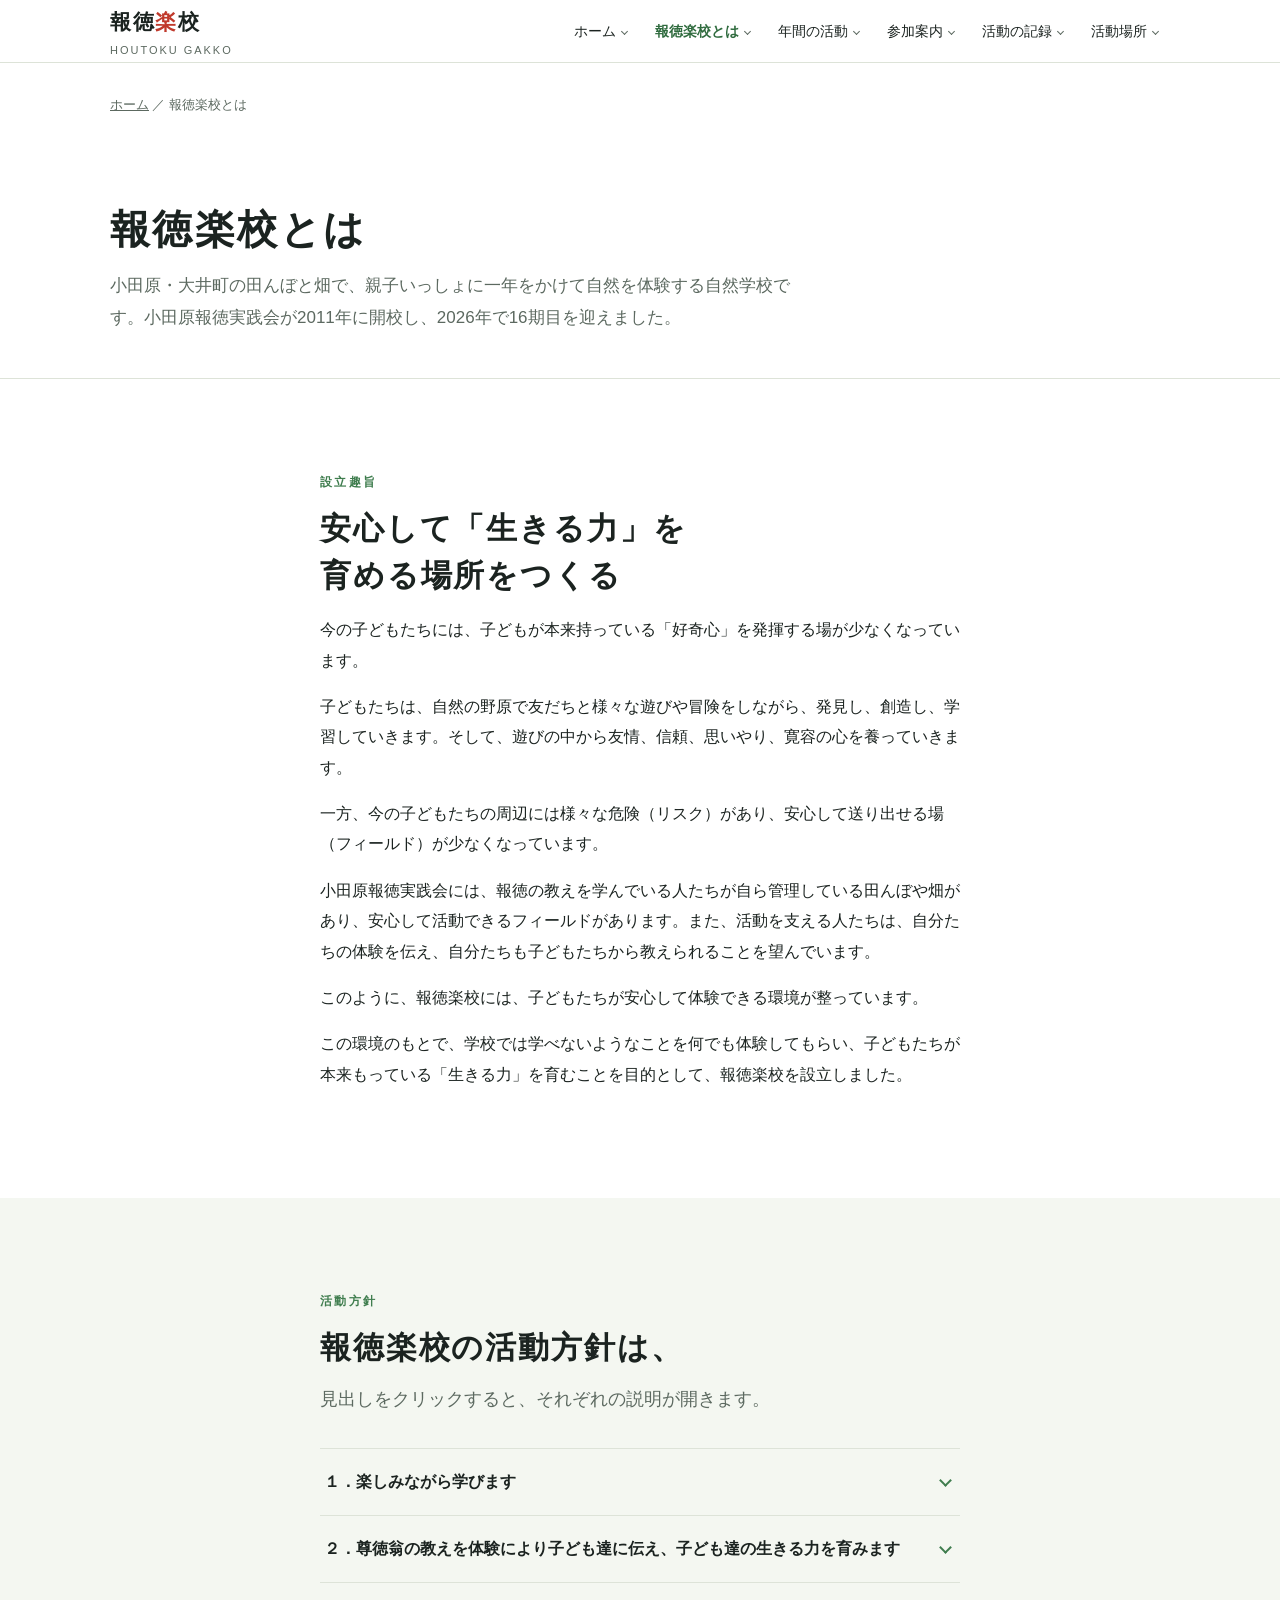
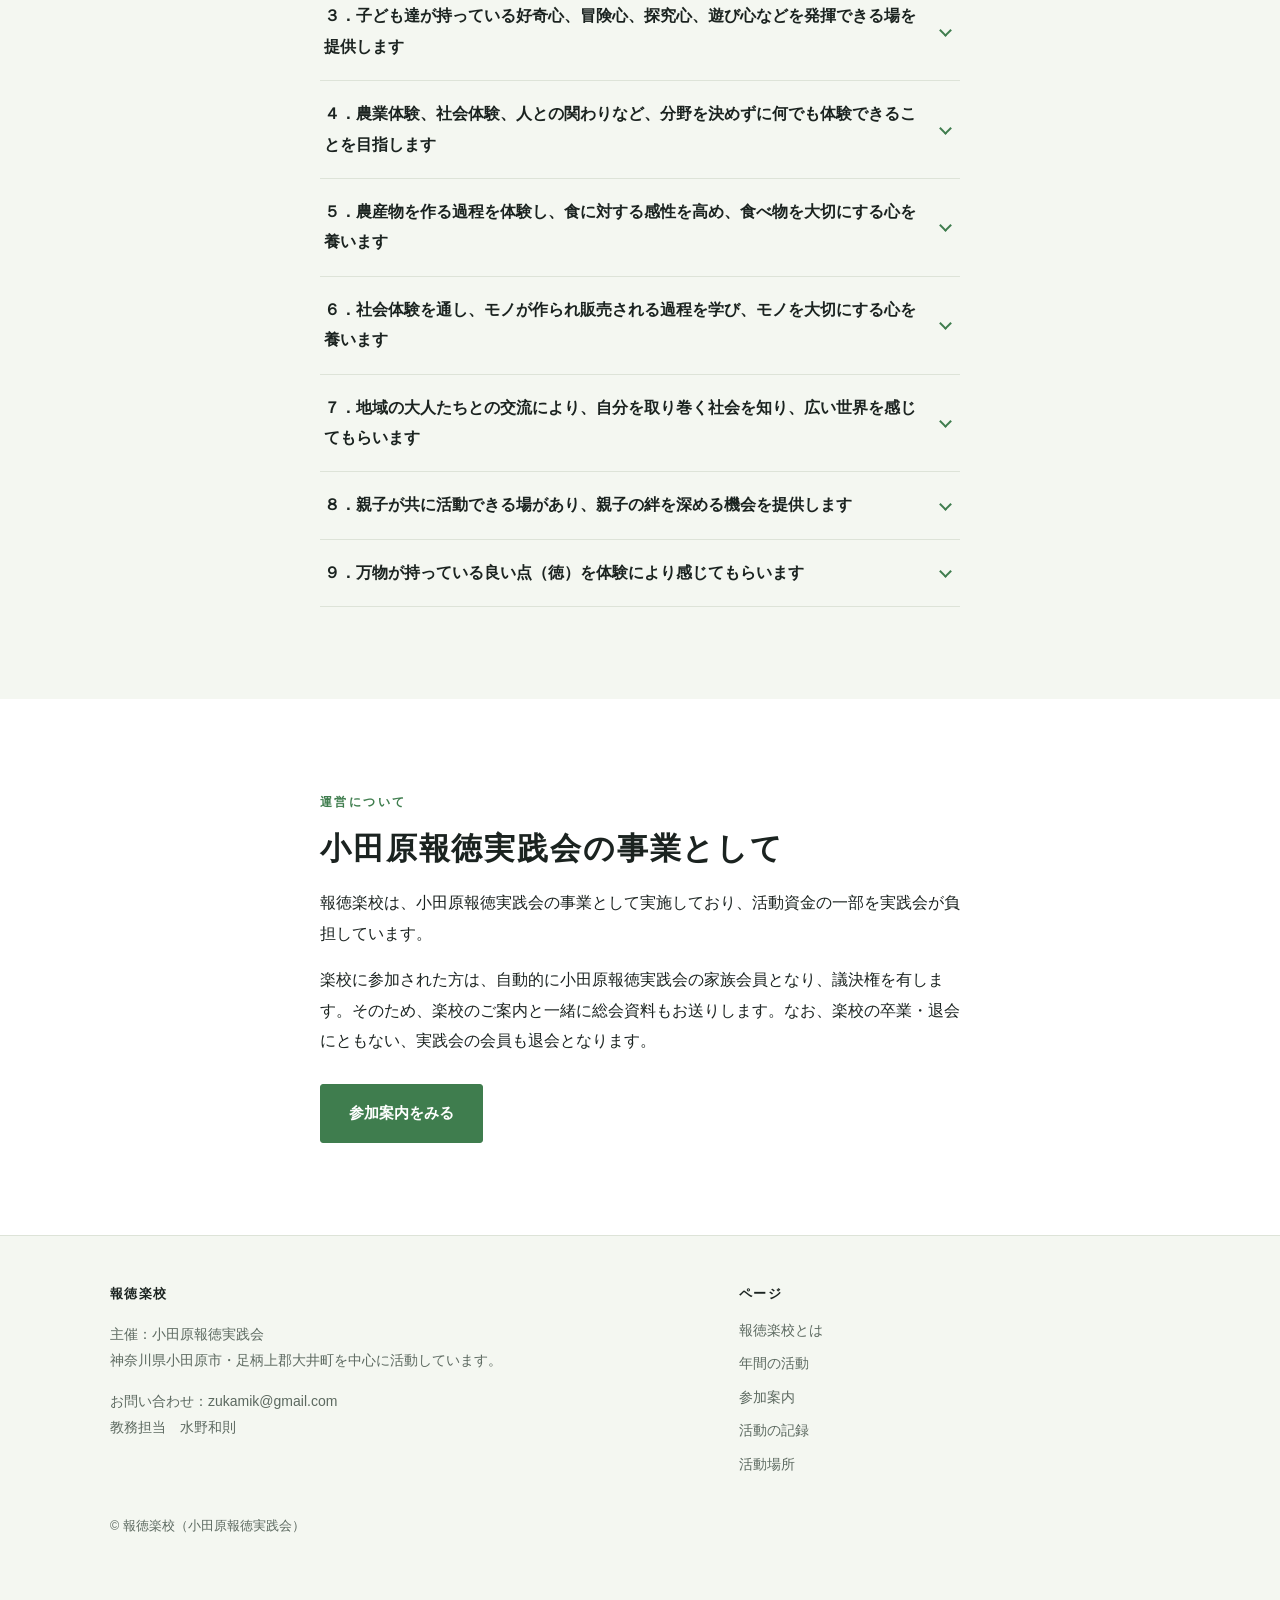
==== about.html @ 7adfbcbb "Add files via upload" ====
<!DOCTYPE html>
<html lang="ja">
<head>
<meta charset="UTF-8">
<meta name="viewport" content="width=device-width, initial-scale=1">
<title>報徳楽校とは｜報徳楽校</title>
<meta name="description" content="報徳楽校の設立趣旨と9つの活動方針。子どもたちが本来もっている「生きる力」を育むことを目的に、小田原報徳実践会が2011年に開校した自然学校です。">
<!-- ============================================================
     ★★★ 検索避け（けんさくよけ）★★★

     いまこのページは、Google などの検索結果に出ません。
     チェック中で、まだ他の人に見られたくないためです。

     ◆ 公開してよくなったら
       下の <meta name="robots" ...> の1行を削除してください。
       7ページすべてと、robots.txt の中身も直します。
       （やり方が分からなければ、Claude に「検索避けを外して」と伝えてください）
     ============================================================ -->
<meta name="robots" content="noindex, nofollow"><link rel="stylesheet" href="assets/css/style.css">
</head>
<body>

<header class="head">
  <div class="naka head-naka">
    <a class="logo" href="index.html">報徳<b class="raku">楽</b>校<span>HOUTOKU GAKKO</span></a>
    <input type="checkbox" id="navToggle" class="nav-toggle" aria-label="メニューを開閉する">
    <label class="nav-btn" for="navToggle"><span></span><span></span><span></span><span class="yomiage">メニュー</span></label>
    <nav class="nav" id="nav">
      <ul>
        <li class="mochi">
          <input type="checkbox" id="m-index" class="sub-toggle">
          <a href="index.html">ホーム</a>
          <label class="sub-btn" for="m-index"><span class="yomiage">ホーム の項目を開く</span></label>
          <ul class="kodomo">
            <li><a href="index.html#about">報徳楽校について</a></li>
            <li><a href="index.html#nagare">一年の流れ</a></li>
            <li><a href="index.html#jikai">次回の活動</a></li>
            <li><a href="index.html#oshirase">お知らせ</a></li>
          </ul>
        </li>
        <li class="mochi">
          <input type="checkbox" id="m-about" class="sub-toggle">
          <a href="about.html" aria-current="page">報徳楽校とは</a>
          <label class="sub-btn" for="m-about"><span class="yomiage">報徳楽校とは の項目を開く</span></label>
          <ul class="kodomo">
            <li><a href="about.html#shushi">設立趣旨</a></li>
            <li><a href="about.html#hoshin">活動方針</a></li>
            <li><a href="about.html#unei">運営について</a></li>
          </ul>
        </li>
        <li class="mochi">
          <input type="checkbox" id="m-activities" class="sub-toggle">
          <a href="activities.html">年間の活動</a>
          <label class="sub-btn" for="m-activities"><span class="yomiage">年間の活動 の項目を開く</span></label>
          <ul class="kodomo">
            <li><a href="activities.html#nittei">第16期の日程</a></li>
          </ul>
        </li>
        <li class="mochi">
          <input type="checkbox" id="m-join" class="sub-toggle">
          <a href="join.html">参加案内</a>
          <label class="sub-btn" for="m-join"><span class="yomiage">参加案内 の項目を開く</span></label>
          <ul class="kodomo">
            <li><a href="join.html#boshu">募集について</a></li>
            <li><a href="join.html#shikaku">参加資格</a></li>
            <li><a href="join.html#hiyo">参加費</a></li>
            <li><a href="join.html#moshikomi">申し込み</a></li>
            <li><a href="join.html#shitsumon">よくあるご質問</a></li>
          </ul>
        </li>
        <li class="mochi">
          <input type="checkbox" id="m-records" class="sub-toggle">
          <a href="records.html">活動の記録</a>
          <label class="sub-btn" for="m-records"><span class="yomiage">活動の記録 の項目を開く</span></label>
          <ul class="kodomo">
            <li><a href="records.html#ki16">第16期の活動</a></li>
            <li><a href="records.html#ayumi">これまでの歩み</a></li>
          </ul>
        </li>
        <li class="mochi">
          <input type="checkbox" id="m-places" class="sub-toggle">
          <a href="places.html">活動場所</a>
          <label class="sub-btn" for="m-places"><span class="yomiage">活動場所 の項目を開く</span></label>
          <ul class="kodomo">
            <li><a href="places.html#omona">主な活動場所</a></li>
            <li><a href="places.html#sonota">年によって使う場所</a></li>
          </ul>
        </li>
      </ul>
    </nav>
  </div>
</header>

<main>

  <div class="naka"><p class="pan"><a href="index.html">ホーム</a> ／ 報徳楽校とは</p></div>

  <div class="page-head">
    <div class="naka">
      <h1>報徳楽校とは</h1>
      <p>小田原・大井町の田んぼと畑で、親子いっしょに一年をかけて自然を体験する自然学校です。小田原報徳実践会が2011年に開校し、2026年で16期目を迎えました。</p>
    </div>
  </div>

  <section class="obi" id="shushi">
    <div class="naka hon">
      <p class="eyebrow">設立趣旨</p>
      <h2 class="midashi">安心して「生きる力」を<br>育める場所をつくる</h2>

      <p>今の子どもたちには、子どもが本来持っている「好奇心」を発揮する場が少なくなっています。</p>
      <p>子どもたちは、自然の野原で友だちと様々な遊びや冒険をしながら、発見し、創造し、学習していきます。そして、遊びの中から友情、信頼、思いやり、寛容の心を養っていきます。</p>
      <p>一方、今の子どもたちの周辺には様々な危険（リスク）があり、安心して送り出せる場（フィールド）が少なくなっています。</p>
      <p>小田原報徳実践会には、報徳の教えを学んでいる人たちが自ら管理している田んぼや畑があり、安心して活動できるフィールドがあります。また、活動を支える人たちは、自分たちの体験を伝え、自分たちも子どもたちから教えられることを望んでいます。</p>
      <p>このように、報徳楽校には、子どもたちが安心して体験できる環境が整っています。</p>
      <p>この環境のもとで、学校では学べないようなことを何でも体験してもらい、子どもたちが本来もっている「生きる力」を育むことを目的として、報徳楽校を設立しました。</p>
    </div>
  </section>

  <section class="obi tint" id="hoshin">
    <div class="naka hon">
      <p class="eyebrow">活動方針</p>
      <h2 class="midashi">報徳楽校の活動方針は、</h2>
      <p class="lead">見出しをクリックすると、それぞれの説明が開きます。</p>

      <details class="tatami">
        <summary>１．楽しみながら学びます</summary>
        <div class="naiyo"><p>楽しいから続けられます。<br>参加者もスタッフも楽しめる活動となるように企画します</p></div>
      </details>
      <details class="tatami">
        <summary>２．尊徳翁の教えを体験により子ども達に伝え、子ども達の生きる力を育みます</summary>
        <div class="naiyo"><p>活動は尊徳翁の一円融合の考え方がベースとなっています<br>全てのこと、全ての人はつながっているという考え方を体験により感じてもらうことを目指します</p></div>
      </details>
      <details class="tatami">
        <summary>３．子ども達が持っている好奇心、冒険心、探究心、遊び心などを発揮できる場を提供します</summary>
        <div class="naiyo"><p>思いっきり遊び、体験する場所を提供し、出来る限り自由に活動できるようにします</p></div>
      </details>
      <details class="tatami">
        <summary>４．農業体験、社会体験、人との関わりなど、分野を決めずに何でも体験できることを目指します</summary>
        <div class="naiyo"><p>参加の皆さんの希望を随時とりながら、活動プログラムをつくります</p></div>
      </details>
      <details class="tatami">
        <summary>５．農産物を作る過程を体験し、食に対する感性を高め、食べ物を大切にする心を養います</summary>
        <div class="naiyo"><p>自ら収穫し、自ら作って食べることで感じる事があるはずです<br>食べる事の大切さを体験により学びます</p></div>
      </details>
      <details class="tatami">
        <summary>６．社会体験を通し、モノが作られ販売される過程を学び、モノを大切にする心を養います</summary>
        <div class="naiyo"><p>小田原報徳実践会の会員の会社で提供頂き、社会の活動に触れます</p></div>
      </details>
      <details class="tatami">
        <summary>７．地域の大人たちとの交流により、自分を取り巻く社会を知り、広い世界を感じてもらいます</summary>
        <div class="naiyo"><p>活動スタッフには様々な年齢、経験を持った方々がいますので、活動で大いに触れ合って様々な感性を体得してもらいます</p></div>
      </details>
      <details class="tatami">
        <summary>８．親子が共に活動できる場があり、親子の絆を深める機会を提供します</summary>
        <div class="naiyo"><p>親子の参加経験が、家庭で多くの会話を生み、沢山話し合うことができたらすばらしいことです</p></div>
      </details>
      <details class="tatami">
        <summary>９．万物が持っている良い点（徳）を体験により感じてもらいます</summary>
        <div class="naiyo"><p>それらが互いに融合して世界が出来あがっていることを体で感じ、理解すること目指します。</p></div>
      </details>
    </div>
  </section>

  <section class="obi" id="unei">
    <div class="naka hon">
      <p class="eyebrow">運営について</p>
      <h2 class="midashi">小田原報徳実践会の事業として</h2>
      <p>報徳楽校は、小田原報徳実践会の事業として実施しており、活動資金の一部を実践会が負担しています。</p>
      <p>楽校に参加された方は、自動的に小田原報徳実践会の家族会員となり、議決権を有します。そのため、楽校のご案内と一緒に総会資料もお送りします。なお、楽校の卒業・退会にともない、実践会の会員も退会となります。</p>
      <div class="btn-ret">
        <a class="btn omo" href="join.html">参加案内をみる</a>
      </div>
    </div>
  </section>

</main>

<footer class="foot">
  <div class="naka foot-ret">
    <div>
      <h4>報徳楽校</h4>
      <p>主催：小田原報徳実践会<br>
      神奈川県小田原市・足柄上郡大井町を中心に活動しています。</p>
      <p>お問い合わせ：<a href="mailto:zukamik@gmail.com">zukamik@gmail.com</a><br>
      教務担当　水野和則</p>
    </div>
    <div>
      <h4>ページ</h4>
      <ul>
        <li><a href="about.html">報徳楽校とは</a></li>
        <li><a href="activities.html">年間の活動</a></li>
        <li><a href="join.html">参加案内</a></li>
        <li><a href="records.html">活動の記録</a></li>
        <li><a href="places.html">活動場所</a></li>
      </ul>
    </div>
  </div>
  <div class="naka">
    <p class="kome">&copy; 報徳楽校（小田原報徳実践会）</p>
  </div>
</footer>



<!-- ============================================================
     訪問者数の計測（GoatCounter）

     管理画面： https://houtoku-gakko.goatcounter.com
     画面には何も表示されません。1×1の小さな画像を読み込むことで
     「このページが開かれた」ことだけを記録しています。
     JavaScriptは使っていません。

     ◆ やめたいときは、下の <img ...> の1行を消してください。
     ============================================================ -->
<img src="https://houtoku-gakko.goatcounter.com/count?p=/about" alt="" width="1" height="1" style="position:absolute;left:-9999px" loading="eager">
</body>
</html>
---- assets/css/style.css ----
@charset "UTF-8";

/* ==========================================================
   報徳楽校 公式サイト  共通スタイル
   色・文字・余白の設定はすべてこのファイルにまとまっています
   ========================================================== */

:root {
  /* 色 */
  --nae:        #3f7d4e;  /* 苗の緑：主役の色 */
  --nae-dark:   #2f6b3e;
  --nae-tint:   #eef4ec;
  --minori:     #b8842f;  /* 実りの色：差し色 */
  --aka:        #c0392b;  /* 左上ロゴの「楽」の色 */
  --sumi:       #1b2320;  /* 文字 */
  --sumi-soft:  #5c6960;
  --ji:         #ffffff;  /* 地 */
  --ji-tint:    #f4f7f1;  /* 帯の背景 */
  --keisen:     #dde3d8;

  /* 文字 */
  --mincho: "Hiragino Mincho ProN", "Yu Mincho", "YuMincho", "Noto Serif JP", "MS PMincho", serif;
  --gothic: "Hiragino Kaku Gothic ProN", "Yu Gothic UI", "Yu Gothic", "Noto Sans JP", Meiryo, sans-serif;

  /* 幅 */
  --haba-hiro: 1100px;
  --haba-hon:  680px;
}

@media (prefers-color-scheme: dark) {
  :root {
    --nae: #7fbb8b; --nae-dark: #9ccfa6; --nae-tint: #1a231b;
    --minori: #d9ae5f; --aka: #ef8b7c;
    --sumi: #e8ede4; --sumi-soft: #a1ada2;
    --ji: #10140f; --ji-tint: #171c16; --keisen: #2b332a;
  }
}
:root[data-theme="dark"] {
  --nae: #7fbb8b; --nae-dark: #9ccfa6; --nae-tint: #1a231b;
  --minori: #d9ae5f; --aka: #ef8b7c;
  --sumi: #e8ede4; --sumi-soft: #a1ada2;
  --ji: #10140f; --ji-tint: #171c16; --keisen: #2b332a;
}
:root[data-theme="light"] {
  --nae: #3f7d4e; --nae-dark: #2f6b3e; --nae-tint: #eef4ec;
  --minori: #b8842f;
  --sumi: #1b2320; --sumi-soft: #5c6960;
  --ji: #ffffff; --ji-tint: #f4f7f1; --keisen: #dde3d8;
}

/* ---------- 土台 ---------- */

*, *::before, *::after { box-sizing: border-box; }

html { scroll-behavior: smooth; }
@media (prefers-reduced-motion: reduce) {
  html { scroll-behavior: auto; }
  * { animation: none !important; transition: none !important; }
}

body {
  margin: 0;
  background: var(--ji);
  color: var(--sumi);
  font-family: var(--gothic);
  font-size: 16px;
  line-height: 1.9;
  -webkit-text-size-adjust: 100%;
}

img { max-width: 100%; height: auto; display: block; }

a { color: var(--nae-dark); }
a:focus-visible, button:focus-visible {
  outline: 3px solid var(--minori);
  outline-offset: 2px;
}

.naka { width: 100%; max-width: var(--haba-hiro); margin-inline: auto; padding-inline: 20px; }
.hon  { max-width: var(--haba-hon); }

/* ---------- ヘッダー ---------- */

.head {
  position: sticky; top: 0; z-index: 50;
  background: color-mix(in srgb, var(--ji) 92%, transparent);
  backdrop-filter: blur(10px);
  border-bottom: 1px solid var(--keisen);
}
.head-naka {
  display: flex; align-items: center; justify-content: space-between;
  gap: 16px; min-height: 62px;
}
.logo {
  font-family: var(--mincho);
  font-size: 21px; font-weight: 600; letter-spacing: .08em;
  color: var(--sumi); text-decoration: none; white-space: nowrap;
}
.logo span { font-family: var(--gothic); font-size: 11px; letter-spacing: .18em;
  color: var(--sumi-soft); display: block; line-height: 1.4; font-weight: 500; }
/* ロゴの「楽」の一文字だけ赤くする */
.logo .raku { color: var(--aka); font-weight: inherit; }

/* メニュー開閉：JavaScriptを使わず、チェックボックスで開閉します */
.nav-toggle {
  position: absolute; opacity: 0; width: 1px; height: 1px; margin: 0;
  pointer-events: none;
}
.nav-btn {
  display: block; background: none; border: 1px solid var(--keisen);
  border-radius: 3px; padding: 9px 11px; cursor: pointer; color: var(--sumi);
}
.nav-btn span:not(.yomiage) { display: block; width: 20px; height: 2px; background: currentColor; }
.nav-btn span:not(.yomiage) + span:not(.yomiage) { margin-top: 5px; }
.nav-toggle:focus-visible + .nav-btn { outline: 3px solid var(--minori); outline-offset: 2px; }
.nav-toggle:checked ~ .nav { display: block; }

/* 画面には出さず、読み上げソフトにだけ伝える文字 */
.yomiage {
  position: absolute; width: 1px; height: 1px; padding: 0; margin: -1px;
  overflow: hidden; clip: rect(0 0 0 0); white-space: nowrap; border: 0;
}

.nav {
  display: none;
  position: absolute; left: 0; right: 0; top: 100%;
  background: var(--ji); border-bottom: 1px solid var(--keisen);
  padding: 8px 20px 20px;
  /* 項目が多いとき、メニューの中だけを指でスクロールできるようにする */
  max-height: calc(100vh - 62px);
  max-height: calc(100dvh - 62px);
  overflow-y: auto;
  -webkit-overflow-scrolling: touch;
  overscroll-behavior: contain;
}
.nav.open { display: block; }
.nav ul { list-style: none; margin: 0; padding: 0; }
.nav li + li { border-top: 1px solid var(--keisen); }
.nav a {
  display: block; padding: 13px 4px; text-decoration: none;
  color: var(--sumi); font-size: 15px;
}
.nav a[aria-current="page"] { color: var(--nae-dark); font-weight: 700; }

/* ---- スマホでのメニュー ----
   ページ名の右の「＋」を押すと、そのページの中の項目が開きます。
   ページ名そのものを押すと、そのページへ移動します。
   （パソコンでは「＋」は消え、カーソルを合わせると開きます）   */

.nav .mochi { display: flex; flex-wrap: wrap; align-items: center; }
.nav .mochi > a { flex: 1 1 auto; min-width: 0; }

.sub-toggle { position: absolute; opacity: 0; width: 1px; height: 1px; pointer-events: none; }

.sub-btn {
  flex: none; cursor: pointer; position: relative;
  width: 46px; height: 46px; border-radius: 3px;
  border: 1px solid var(--keisen);
}
.sub-btn::before, .sub-btn::after {
  content: ""; position: absolute; left: 50%; top: 50%;
  background: var(--nae-dark); transition: transform .2s, opacity .2s;
}
.sub-btn::before { width: 15px; height: 2px; margin: -1px 0 0 -7.5px; }
.sub-btn::after  { width: 2px; height: 15px; margin: -7.5px 0 0 -1px; }
.sub-toggle:checked ~ .sub-btn::after { transform: rotate(90deg); opacity: 0; }
.sub-toggle:focus-visible ~ .sub-btn { outline: 3px solid var(--minori); outline-offset: 2px; }

.nav .kodomo {
  display: none; flex-basis: 100%;
  margin: 0 0 12px; padding: 4px 0 4px 18px;
  border-left: 2px solid var(--nae-tint);
}
.nav .kodomo li { border-top: 0; }
.nav .kodomo a { padding: 11px 4px; font-size: 14px; color: var(--sumi-soft); }
.nav .kodomo a::before { content: "└ "; color: var(--nae); }
.sub-toggle:checked ~ .kodomo { display: block; }

@media (min-width: 900px) {
  .nav-btn, .nav-toggle, .sub-btn, .sub-toggle { display: none; }
  .nav .mochi { display: block; }
  .nav {
    display: block; position: static; padding: 0; border: 0; background: none;
    overflow: visible;
  }
  .nav > ul { display: flex; gap: 4px; }
  .nav li + li { border-top: 0; }
  .nav a { padding: 8px 12px; font-size: 14px; border-radius: 3px; }
  .nav > ul > li > a:hover { background: var(--nae-tint); }

  /* ---- パソコンでのメニュー：カーソルを合わせると下に開きます ---- */
  .nav .mochi { position: relative; }
  .nav .kodomo {
    display: block; position: absolute; top: 100%; left: 0;
    min-width: 220px; margin: 0; padding: 6px 0;
    background: var(--ji); border: 1px solid var(--keisen); border-radius: 3px;
    box-shadow: 0 8px 24px rgba(0,0,0,.1);
    opacity: 0; visibility: hidden; transform: translateY(-4px);
    transition: opacity .15s, transform .15s, visibility .15s;
  }
  .nav .mochi:hover > .kodomo,
  .nav .mochi:focus-within > .kodomo {
    opacity: 1; visibility: visible; transform: translateY(0);
  }
  .nav .kodomo a {
    display: block; padding: 9px 16px; border-radius: 0;
    color: var(--sumi); font-size: 13.5px; white-space: nowrap;
  }
  .nav .kodomo a::before { content: none; }
  .nav .kodomo a:hover { background: var(--nae-tint); color: var(--nae-dark); }

  /* 親項目に「開きます」の合図をつける */
  .nav .mochi > a::after {
    content: ""; display: inline-block; margin-left: 6px;
    width: 5px; height: 5px; vertical-align: 2px;
    border-right: 1.5px solid var(--sumi-soft);
    border-bottom: 1.5px solid var(--sumi-soft);
    transform: rotate(45deg);
  }
}

/* ---------- ヒーロー ---------- */

.hero { position: relative; background: #0d1410; }
.hero img {
  width: 100%; height: min(74vh, 620px); object-fit: cover;
  /* 山並みと空を残しつつ、稲を刈る子どもたちが入る位置で切り取ります */
  object-position: center 42%;
  opacity: .82;
}
.hero-moji {
  position: absolute; inset: 0;
  display: flex; flex-direction: column; justify-content: flex-end;
  color: #fff;
  /* 写真の下側だけを暗くして、文字が読めるようにする（上半分は明るいまま） */
  background: linear-gradient(to bottom, rgba(0,0,0,0) 42%, rgba(0,0,0,.30) 62%, rgba(0,0,0,.72) 100%);
}
.hero-moji .naka { padding-bottom: clamp(32px, 7vw, 76px); }
.hero h1 {
  font-family: var(--mincho);
  font-size: clamp(32px, 8vw, 60px); font-weight: 600;
  letter-spacing: .1em; margin: 0 0 14px; line-height: 1.3;
  text-shadow: 0 2px 24px rgba(0,0,0,.5);
}
.hero p {
  font-size: clamp(15px, 3.6vw, 19px); margin: 0; max-width: 36em;
  text-shadow: 0 2px 16px rgba(0,0,0,.6); line-height: 1.85;
  /* 行の終わりに1〜2文字だけ取り残されるのを防ぐ */
  text-wrap: pretty;
}
/* 長い紹介文を載せるとき。少し小さく、幅を広く取る */
.hero p.nagai {
  font-size: clamp(13.5px, 3.1vw, 16px); max-width: 44em; line-height: 1.95;
}

/* ---------- 帯 ---------- */

.obi { padding: clamp(52px, 9vw, 92px) 0; }
.obi.tint { background: var(--ji-tint); }

.midashi {
  font-family: var(--mincho);
  font-size: clamp(23px, 5vw, 31px); font-weight: 600;
  letter-spacing: .06em; margin: 0 0 10px; line-height: 1.5;
  text-wrap: balance;
}
.eyebrow {
  font-size: 12px; letter-spacing: .2em; color: var(--nae);
  font-weight: 700; margin: 0 0 12px;
}
.lead { font-size: clamp(16px, 3.6vw, 18px); color: var(--sumi-soft); margin: 0 0 32px; max-width: 42em; }

.obi p { max-width: 42em; }

/* ---------- ボタン ---------- */

.btn-ret { display: flex; flex-wrap: wrap; gap: 12px; margin-top: 28px; }
.btn {
  display: inline-block; padding: 14px 28px; border-radius: 3px;
  text-decoration: none; font-size: 15px; font-weight: 700;
  border: 1.5px solid var(--nae); transition: background .18s, color .18s;
}
.btn.omo { background: var(--nae); color: #fff; }
.btn.omo:hover { background: var(--nae-dark); border-color: var(--nae-dark); }
.btn.usu { color: var(--nae-dark); background: transparent; }
.btn.usu:hover { background: var(--nae-tint); }

/* ---------- カード（一年の流れ・記録） ---------- */

.card-ret {
  display: grid; gap: 22px;
  grid-template-columns: 1fr;
}
@media (min-width: 640px) { .card-ret { grid-template-columns: repeat(2, 1fr); } }
@media (min-width: 960px) { .card-ret.san { grid-template-columns: repeat(3, 1fr); } }

.card {
  background: var(--ji); border: 1px solid var(--keisen); border-radius: 4px;
  overflow: hidden; display: flex; flex-direction: column;
}
.card img { width: 100%; aspect-ratio: 3 / 2; object-fit: cover; }
.card-naka { padding: 20px 22px 24px; }
.card .tsuki {
  font-family: var(--mincho); font-size: 13px; letter-spacing: .1em;
  color: var(--minori); font-weight: 700; margin: 0 0 4px;
}
.card h3 { font-size: 18px; margin: 0 0 8px; font-weight: 700; }
.card p { font-size: 14.5px; color: var(--sumi-soft); margin: 0; line-height: 1.85; }
/* カード内の場所表示 */
.card .basho-ka {
  margin-top: 12px; padding-top: 11px; border-top: 1px dashed var(--keisen);
  font-size: 13px; color: var(--sumi-soft);
}
.card .basho-ka::before {
  content: "場所"; display: inline-block; margin-right: 8px;
  font-size: 10.5px; letter-spacing: .1em; color: var(--nae);
  border: 1px solid var(--keisen); border-radius: 2px; padding: 1px 6px;
  vertical-align: 1px;
}

/* ---------- お知らせ ---------- */

.oshirase { list-style: none; margin: 0; padding: 0; }
.oshirase li { padding: 20px 0; border-bottom: 1px solid var(--keisen); }
.oshirase li:first-child { border-top: 1px solid var(--keisen); }
.oshirase .hi {
  font-size: 12.5px; letter-spacing: .08em; color: var(--nae);
  font-weight: 700; font-variant-numeric: tabular-nums; margin: 0 0 4px;
}
.oshirase h3 { font-size: 17px; margin: 0 0 6px; font-weight: 700; }
.oshirase p { font-size: 14.5px; color: var(--sumi-soft); margin: 0; }

/* ---------- 次回の活動 ---------- */

.jikai {
  border: 2px solid var(--nae); border-radius: 4px;
  padding: clamp(24px, 5vw, 36px); background: var(--nae-tint);
}
.jikai .fuda {
  display: inline-block; background: var(--nae); color: #fff;
  font-size: 12px; letter-spacing: .14em; font-weight: 700;
  padding: 4px 12px; border-radius: 2px; margin-bottom: 14px;
}
.jikai h3 { font-family: var(--mincho); font-size: clamp(20px, 4.6vw, 26px); margin: 0 0 12px; font-weight: 600; }
.jikai p { margin: 0 0 10px; }
.jikai p:last-child { margin-bottom: 0; }

/* ---------- 表 ---------- */

.hyo-waku { overflow-x: auto; margin: 0 0 26px; -webkit-overflow-scrolling: touch; }
table { border-collapse: collapse; width: 100%; min-width: 520px; font-size: 15px; }
caption { text-align: left; font-size: 13px; color: var(--sumi-soft); padding-bottom: 10px; }
th, td { text-align: left; padding: 13px 16px; border-bottom: 1px solid var(--keisen); vertical-align: top; }
thead th {
  background: var(--ji-tint); font-size: 13px; letter-spacing: .06em;
  color: var(--sumi-soft); font-weight: 700; border-bottom: 2px solid var(--keisen);
}
td.tsuki-retsu { white-space: nowrap; font-weight: 700; color: var(--nae-dark); font-variant-numeric: tabular-nums; }
tbody tr:hover { background: var(--nae-tint); }

/* ---------- 折りたたみ ---------- */

.tatami { border-bottom: 1px solid var(--keisen); }
.tatami:first-of-type { border-top: 1px solid var(--keisen); }
.tatami summary {
  cursor: pointer; padding: 18px 40px 18px 4px; position: relative;
  font-weight: 700; font-size: 16px; list-style: none;
}
.tatami summary::-webkit-details-marker { display: none; }
.tatami summary::after {
  content: ""; position: absolute; right: 10px; top: 50%;
  width: 9px; height: 9px; margin-top: -6px;
  border-right: 2px solid var(--nae); border-bottom: 2px solid var(--nae);
  transform: rotate(45deg); transition: transform .2s;
}
.tatami[open] summary::after { transform: rotate(-135deg); margin-top: -2px; }
.tatami .naiyo { padding: 0 4px 22px; color: var(--sumi-soft); font-size: 15px; }
.tatami .naiyo p { margin: 0; }

/* ---------- 場所 ---------- */

.basho + .basho { margin-top: 56px; padding-top: 56px; border-top: 1px solid var(--keisen); }
.basho h3 { font-family: var(--mincho); font-size: 22px; margin: 0 0 14px; font-weight: 600; }
/* 元が小さい写真。引き伸ばすとぼやけるので原寸のまま表示します */
.basho img.genkun { width: auto; max-width: 100%; }
.basho .jusho {
  font-size: 14px; color: var(--sumi-soft); margin: 16px 0 0;
  font-variant-numeric: tabular-nums;
}
.chizu {
  width: 100%; aspect-ratio: 16 / 10; border: 1px solid var(--keisen);
  border-radius: 4px; margin-top: 18px;
}
@media (min-width: 760px) { .chizu { aspect-ratio: 16 / 7; } }

/* ---------- スタッフ ---------- */

.staff + .staff { margin-top: 40px; padding-top: 40px; border-top: 1px solid var(--keisen); }
/* 顔写真つきの並び。写真は旧サイトの原寸のまま置きます */
.staff-ue { display: flex; gap: 18px; align-items: flex-start; margin-bottom: 14px; }
.staff-ue img {
  flex: none; width: 104px; border-radius: 3px;
  border: 1px solid var(--keisen); background: var(--ji-tint);
}
.staff-ue .nama { min-width: 0; }
.staff-ue h3, .staff-ue .yakushoku, .staff-ue .honmyo { margin-bottom: 0; }
.staff .yakushoku {
  font-size: 12px; letter-spacing: .14em; color: var(--minori);
  font-weight: 700; margin: 0 0 6px;
}
.staff h3 { font-family: var(--mincho); font-size: 24px; margin: 0 0 4px; font-weight: 600; }
.staff .honmyo { font-size: 14px; color: var(--sumi-soft); margin: 0 0 14px; }
.staff .keireki { font-size: 14px; color: var(--sumi-soft); margin: 0 0 12px; line-height: 1.8; }

/* ---------- 記録 ---------- */

.kiroku { padding: 34px 0; border-bottom: 1px solid var(--keisen); }
.kiroku:first-of-type { padding-top: 0; }
.kiroku .hi {
  font-size: 13px; letter-spacing: .08em; color: var(--nae); font-weight: 700;
  font-variant-numeric: tabular-nums; margin: 0 0 6px;
}
.kiroku h3 { font-family: var(--mincho); font-size: 21px; margin: 0 0 6px; font-weight: 600; }
.kiroku .basho-mei { font-size: 13.5px; color: var(--sumi-soft); margin: 0 0 14px; }
/* 写真の並び。枚数に応じて自動で幅が決まります（1枚なら大きく） */
.shashin-ret {
  display: grid; gap: 10px; margin-top: 18px;
  grid-template-columns: repeat(auto-fit, minmax(min(100%, 240px), 1fr));
}
.shashin-ret img { aspect-ratio: 3 / 2; object-fit: cover; border-radius: 3px; }

/* ---------- 期の一覧 ---------- */

.ki-ret { display: grid; gap: 12px; grid-template-columns: repeat(2, 1fr); }
@media (min-width: 640px) { .ki-ret { grid-template-columns: repeat(4, 1fr); } }
.ki {
  display: block; text-decoration: none; text-align: center;
  border: 1px solid var(--keisen); border-radius: 4px; padding: 18px 8px;
  color: var(--sumi); transition: border-color .18s, background .18s;
}
a.ki:hover { border-color: var(--nae); background: var(--nae-tint); }
.ki b { display: block; font-family: var(--mincho); font-size: 20px; font-weight: 600; }
.ki span { font-size: 12px; color: var(--sumi-soft); font-variant-numeric: tabular-nums; }

/* ---------- 注記 ---------- */

.chuki {
  background: var(--ji-tint); border-left: 3px solid var(--minori);
  padding: 20px 24px; margin: 0 0 26px; font-size: 15px;
}
.chuki p { margin: 0; }
.chuki p + p { margin-top: 10px; }

/* ---------- 問い合わせ ---------- */

.toi {
  background: var(--nae); color: #fff; border-radius: 4px;
  padding: clamp(28px, 6vw, 44px);
}
.toi h2 { font-family: var(--mincho); font-size: clamp(21px, 4.6vw, 27px); margin: 0 0 12px; font-weight: 600; }
.toi p { margin: 0 0 8px; }
.toi a { color: #fff; font-weight: 700; word-break: break-all; }

/* ---------- フッター ---------- */

.foot {
  border-top: 1px solid var(--keisen); margin-top: 0;
  padding: 46px 0 60px; font-size: 14px; color: var(--sumi-soft);
  background: var(--ji-tint);
}
.foot-ret { display: grid; gap: 26px; }
@media (min-width: 760px) { .foot-ret { grid-template-columns: 1.4fr 1fr; } }
.foot h4 { font-size: 13px; letter-spacing: .1em; margin: 0 0 10px; color: var(--sumi); }
.foot ul { list-style: none; margin: 0; padding: 0; }
.foot li { margin-bottom: 7px; }
.foot a { color: var(--sumi-soft); text-decoration: none; }
.foot a:hover { color: var(--nae-dark); text-decoration: underline; }
.foot .kome { margin-top: 30px; font-size: 12.5px; }

/* 訪問者数（ホームの一番下・右寄せ） */
.foot-shita {
  display: flex; align-items: baseline; flex-wrap: wrap; gap: 6px 24px;
}
.foot .kazu {
  margin: 30px 0 0; margin-left: auto;   /* 右端へ寄せます */
  font-size: 12.5px; color: var(--sumi-soft);
  letter-spacing: .04em;
}
@media (max-width: 520px) {
  /* 狭い画面では折り返して、左に揃えます */
  .foot .kazu { margin-left: 0; margin-top: 8px; }
}
.foot .kazu b {
  font-weight: 700; color: var(--nae-dark);
  font-variant-numeric: tabular-nums; font-size: 14px;
}
.foot .kazu[hidden] { display: none; }

/* ---------- ページ見出し（下層） ---------- */

.page-head {
  padding: clamp(40px, 8vw, 72px) 0 clamp(28px, 5vw, 44px);
  border-bottom: 1px solid var(--keisen);
}
.page-head h1 {
  font-family: var(--mincho); font-size: clamp(27px, 6.4vw, 40px);
  font-weight: 600; letter-spacing: .06em; margin: 0 0 12px; line-height: 1.4;
}
.page-head p { font-size: clamp(15px, 3.6vw, 17px); color: var(--sumi-soft); margin: 0; max-width: 40em; }

.pan { font-size: 12.5px; color: var(--sumi-soft); padding-top: 18px; }
.pan a { color: var(--sumi-soft); }
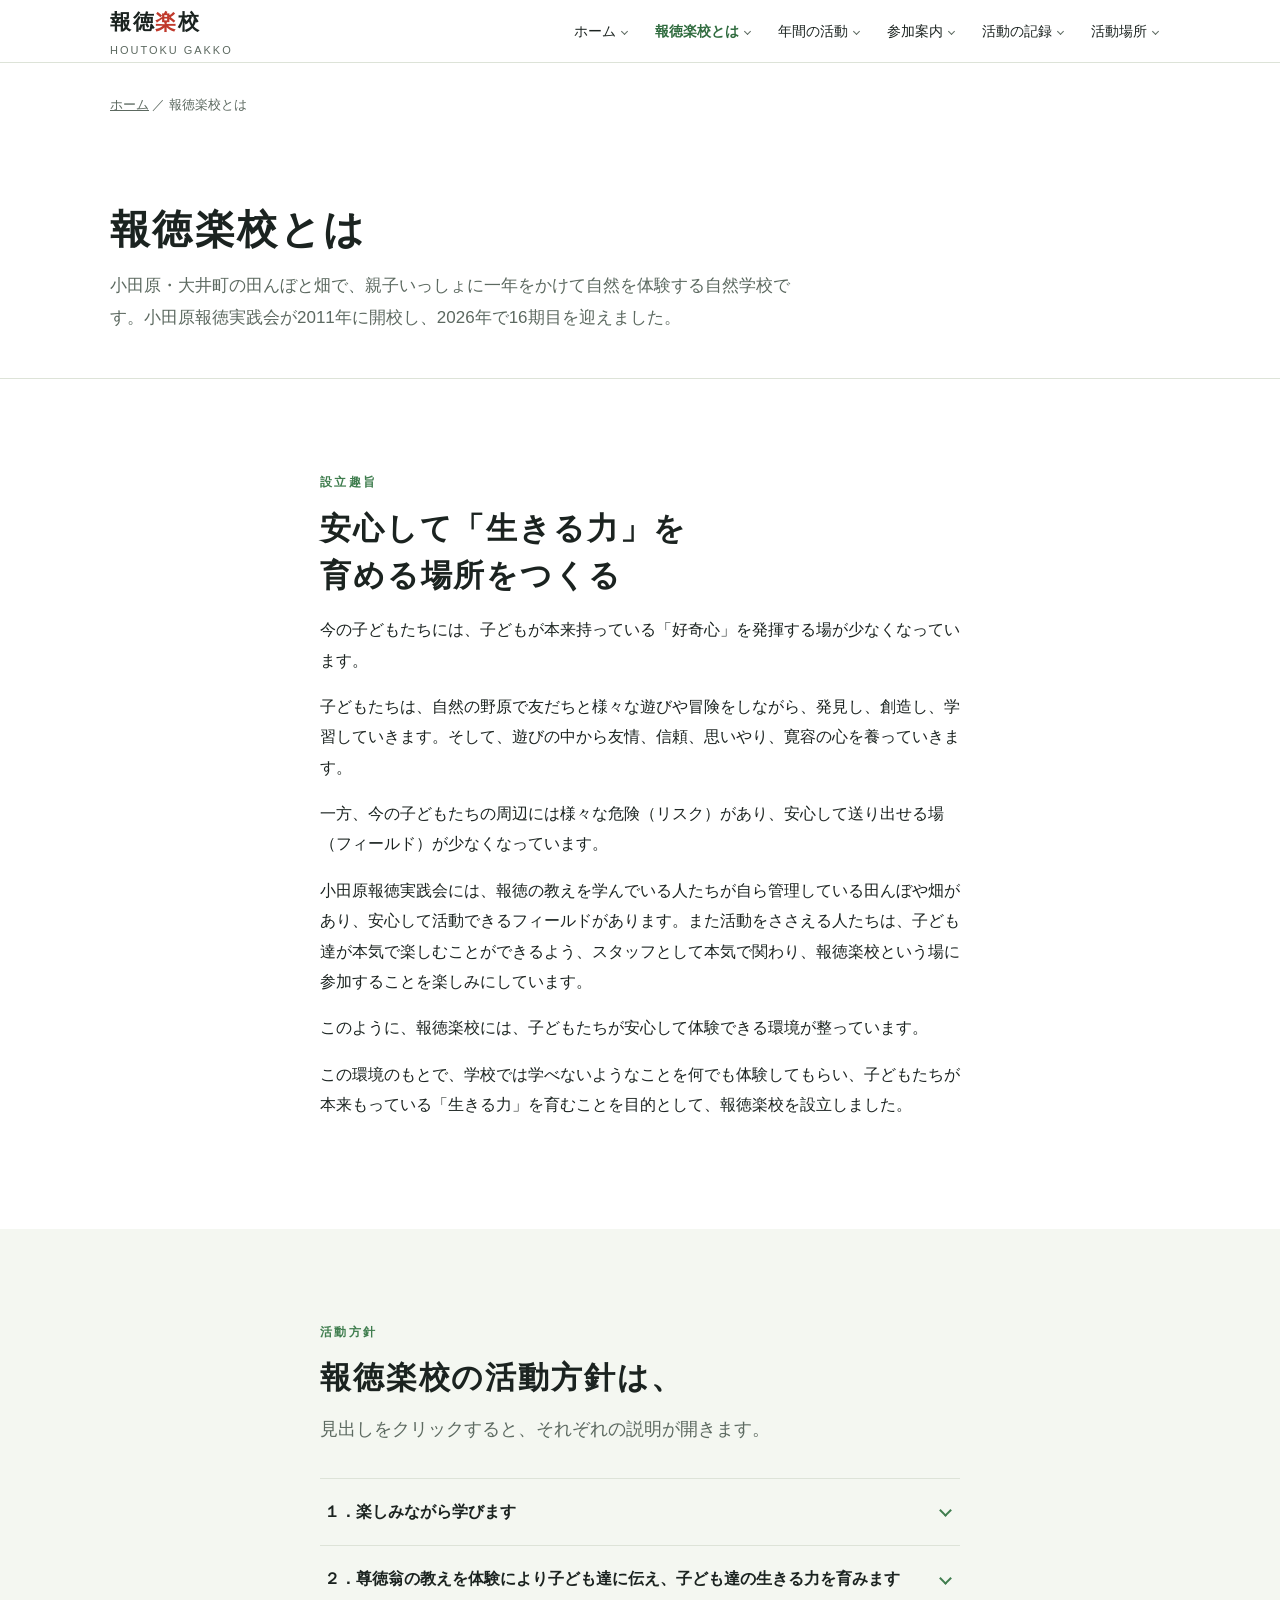
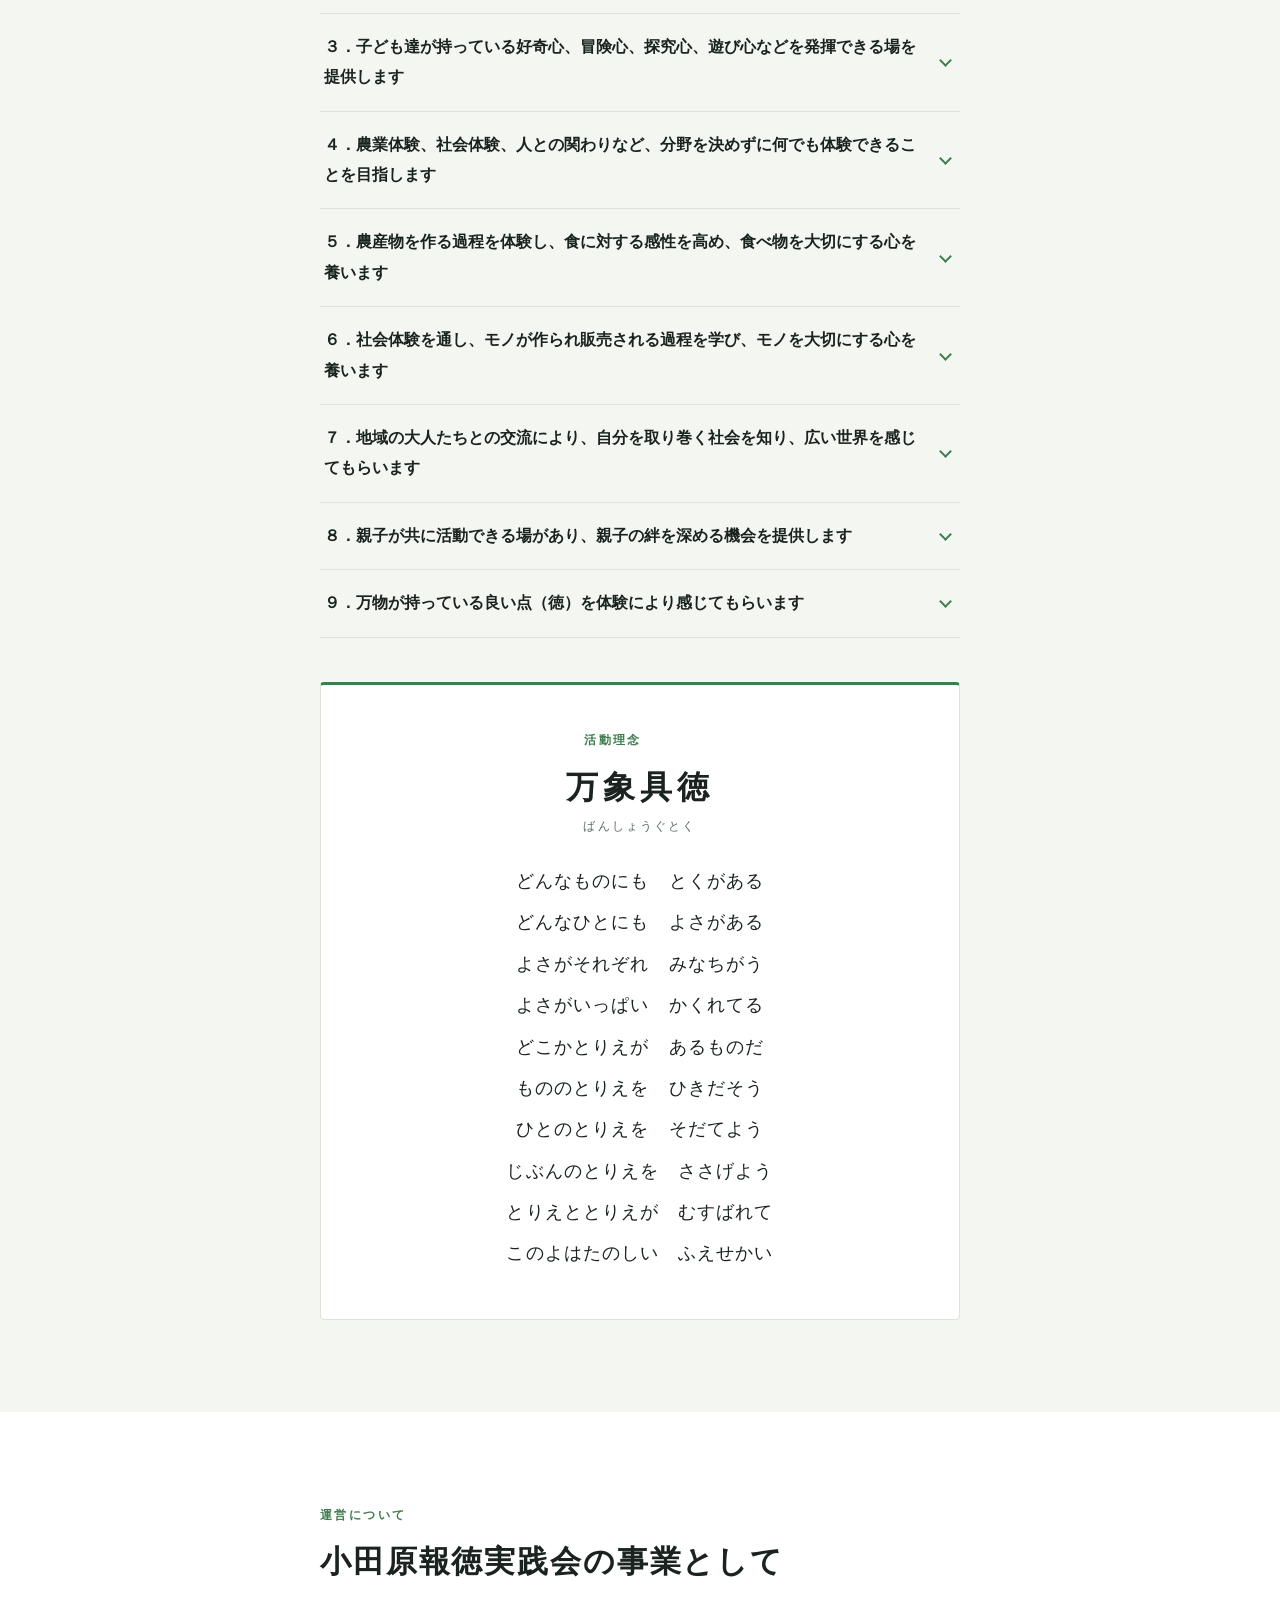
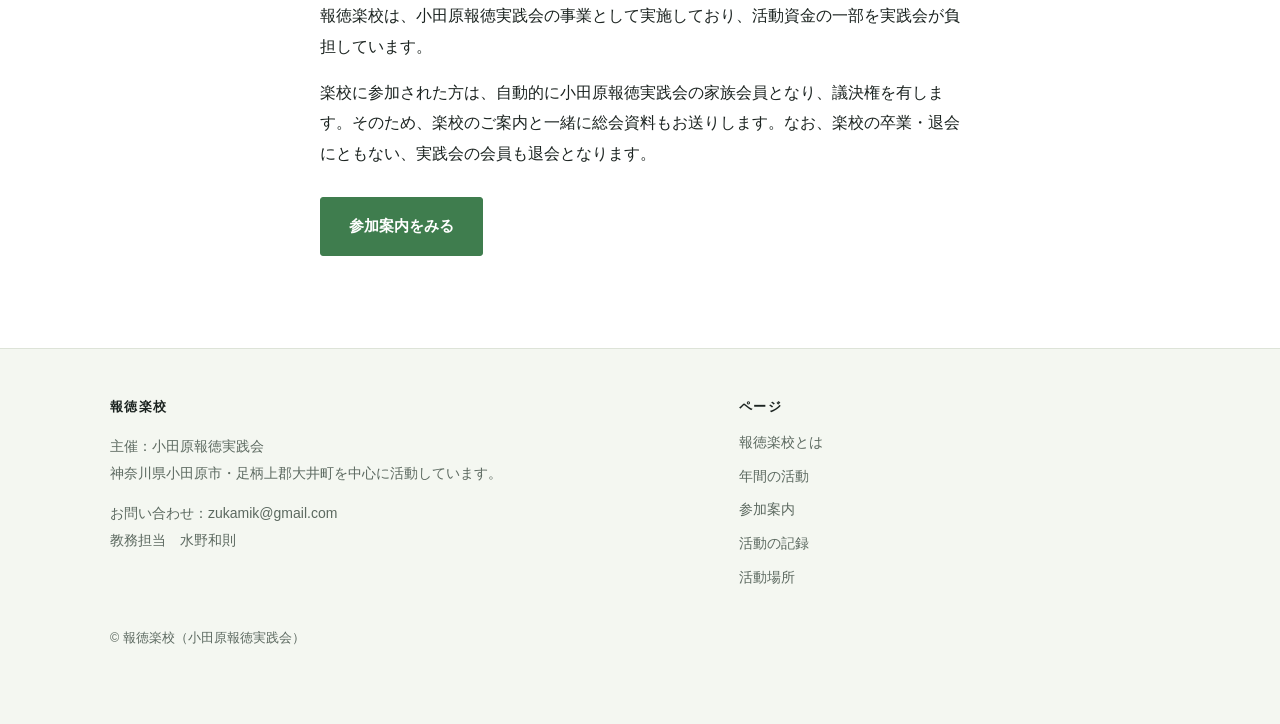
==== commit 67365d95: "Add files via upload" ====
--- a/about.html
+++ b/about.html
@@ -1,31 +1,31 @@
-<!DOCTYPE html>
-<html lang="ja">
-<head>
-<meta charset="UTF-8">
-<meta name="viewport" content="width=device-width, initial-scale=1">
-<title>報徳楽校とは｜報徳楽校</title>
-<meta name="description" content="報徳楽校の設立趣旨と9つの活動方針。子どもたちが本来もっている「生きる力」を育むことを目的に、小田原報徳実践会が2011年に開校した自然学校です。">
-<!-- ============================================================
-     ★★★ 検索避け（けんさくよけ）★★★
-
-     いまこのページは、Google などの検索結果に出ません。
-     チェック中で、まだ他の人に見られたくないためです。
-
-     ◆ 公開してよくなったら
-       下の <meta name="robots" ...> の1行を削除してください。
-       7ページすべてと、robots.txt の中身も直します。
-       （やり方が分からなければ、Claude に「検索避けを外して」と伝えてください）
-     ============================================================ -->
-<meta name="robots" content="noindex, nofollow"><link rel="stylesheet" href="assets/css/style.css">
-</head>
-<body>
-
-<header class="head">
-  <div class="naka head-naka">
-    <a class="logo" href="index.html">報徳<b class="raku">楽</b>校<span>HOUTOKU GAKKO</span></a>
-    <input type="checkbox" id="navToggle" class="nav-toggle" aria-label="メニューを開閉する">
-    <label class="nav-btn" for="navToggle"><span></span><span></span><span></span><span class="yomiage">メニュー</span></label>
-    <nav class="nav" id="nav">
+<!DOCTYPE html>
+<html lang="ja">
+<head>
+<meta charset="UTF-8">
+<meta name="viewport" content="width=device-width, initial-scale=1">
+<title>報徳楽校とは｜報徳楽校</title>
+<meta name="description" content="報徳楽校の設立趣旨と9つの活動方針。子どもたちが本来もっている「生きる力」を育むことを目的に、小田原報徳実践会が2011年に開校した自然学校です。">
+<!-- ============================================================
+     ★★★ 検索避け（けんさくよけ）★★★
+
+     いまこのページは、Google などの検索結果に出ません。
+     チェック中で、まだ他の人に見られたくないためです。
+
+     ◆ 公開してよくなったら
+       下の <meta name="robots" ...> の1行を削除してください。
+       7ページすべてと、robots.txt の中身も直します。
+       （やり方が分からなければ、Claude に「検索避けを外して」と伝えてください）
+     ============================================================ -->
+<meta name="robots" content="noindex, nofollow"><link rel="stylesheet" href="assets/css/style.css">
+</head>
+<body>
+
+<header class="head">
+  <div class="naka head-naka">
+    <a class="logo" href="index.html">報徳<b class="raku">楽</b>校<span>HOUTOKU GAKKO</span></a>
+    <input type="checkbox" id="navToggle" class="nav-toggle" aria-label="メニューを開閉する">
+    <label class="nav-btn" for="navToggle"><span></span><span></span><span></span><span class="yomiage">メニュー</span></label>
+    <nav class="nav" id="nav">
       <ul>
         <li class="mochi">
           <input type="checkbox" id="m-index" class="sub-toggle">
@@ -86,132 +86,147 @@
             <li><a href="places.html#sonota">年によって使う場所</a></li>
           </ul>
         </li>
-      </ul>
-    </nav>
-  </div>
-</header>
-
-<main>
-
-  <div class="naka"><p class="pan"><a href="index.html">ホーム</a> ／ 報徳楽校とは</p></div>
-
-  <div class="page-head">
-    <div class="naka">
-      <h1>報徳楽校とは</h1>
-      <p>小田原・大井町の田んぼと畑で、親子いっしょに一年をかけて自然を体験する自然学校です。小田原報徳実践会が2011年に開校し、2026年で16期目を迎えました。</p>
-    </div>
-  </div>
-
-  <section class="obi" id="shushi">
-    <div class="naka hon">
-      <p class="eyebrow">設立趣旨</p>
-      <h2 class="midashi">安心して「生きる力」を<br>育める場所をつくる</h2>
-
-      <p>今の子どもたちには、子どもが本来持っている「好奇心」を発揮する場が少なくなっています。</p>
-      <p>子どもたちは、自然の野原で友だちと様々な遊びや冒険をしながら、発見し、創造し、学習していきます。そして、遊びの中から友情、信頼、思いやり、寛容の心を養っていきます。</p>
-      <p>一方、今の子どもたちの周辺には様々な危険（リスク）があり、安心して送り出せる場（フィールド）が少なくなっています。</p>
-      <p>小田原報徳実践会には、報徳の教えを学んでいる人たちが自ら管理している田んぼや畑があり、安心して活動できるフィールドがあります。また、活動を支える人たちは、自分たちの体験を伝え、自分たちも子どもたちから教えられることを望んでいます。</p>
-      <p>このように、報徳楽校には、子どもたちが安心して体験できる環境が整っています。</p>
-      <p>この環境のもとで、学校では学べないようなことを何でも体験してもらい、子どもたちが本来もっている「生きる力」を育むことを目的として、報徳楽校を設立しました。</p>
-    </div>
-  </section>
-
-  <section class="obi tint" id="hoshin">
-    <div class="naka hon">
-      <p class="eyebrow">活動方針</p>
-      <h2 class="midashi">報徳楽校の活動方針は、</h2>
-      <p class="lead">見出しをクリックすると、それぞれの説明が開きます。</p>
-
-      <details class="tatami">
-        <summary>１．楽しみながら学びます</summary>
-        <div class="naiyo"><p>楽しいから続けられます。<br>参加者もスタッフも楽しめる活動となるように企画します</p></div>
-      </details>
-      <details class="tatami">
-        <summary>２．尊徳翁の教えを体験により子ども達に伝え、子ども達の生きる力を育みます</summary>
-        <div class="naiyo"><p>活動は尊徳翁の一円融合の考え方がベースとなっています<br>全てのこと、全ての人はつながっているという考え方を体験により感じてもらうことを目指します</p></div>
-      </details>
-      <details class="tatami">
-        <summary>３．子ども達が持っている好奇心、冒険心、探究心、遊び心などを発揮できる場を提供します</summary>
-        <div class="naiyo"><p>思いっきり遊び、体験する場所を提供し、出来る限り自由に活動できるようにします</p></div>
-      </details>
-      <details class="tatami">
-        <summary>４．農業体験、社会体験、人との関わりなど、分野を決めずに何でも体験できることを目指します</summary>
-        <div class="naiyo"><p>参加の皆さんの希望を随時とりながら、活動プログラムをつくります</p></div>
-      </details>
-      <details class="tatami">
-        <summary>５．農産物を作る過程を体験し、食に対する感性を高め、食べ物を大切にする心を養います</summary>
-        <div class="naiyo"><p>自ら収穫し、自ら作って食べることで感じる事があるはずです<br>食べる事の大切さを体験により学びます</p></div>
-      </details>
-      <details class="tatami">
-        <summary>６．社会体験を通し、モノが作られ販売される過程を学び、モノを大切にする心を養います</summary>
-        <div class="naiyo"><p>小田原報徳実践会の会員の会社で提供頂き、社会の活動に触れます</p></div>
-      </details>
-      <details class="tatami">
-        <summary>７．地域の大人たちとの交流により、自分を取り巻く社会を知り、広い世界を感じてもらいます</summary>
-        <div class="naiyo"><p>活動スタッフには様々な年齢、経験を持った方々がいますので、活動で大いに触れ合って様々な感性を体得してもらいます</p></div>
-      </details>
-      <details class="tatami">
-        <summary>８．親子が共に活動できる場があり、親子の絆を深める機会を提供します</summary>
-        <div class="naiyo"><p>親子の参加経験が、家庭で多くの会話を生み、沢山話し合うことができたらすばらしいことです</p></div>
-      </details>
-      <details class="tatami">
-        <summary>９．万物が持っている良い点（徳）を体験により感じてもらいます</summary>
-        <div class="naiyo"><p>それらが互いに融合して世界が出来あがっていることを体で感じ、理解すること目指します。</p></div>
-      </details>
-    </div>
-  </section>
-
-  <section class="obi" id="unei">
-    <div class="naka hon">
-      <p class="eyebrow">運営について</p>
-      <h2 class="midashi">小田原報徳実践会の事業として</h2>
-      <p>報徳楽校は、小田原報徳実践会の事業として実施しており、活動資金の一部を実践会が負担しています。</p>
-      <p>楽校に参加された方は、自動的に小田原報徳実践会の家族会員となり、議決権を有します。そのため、楽校のご案内と一緒に総会資料もお送りします。なお、楽校の卒業・退会にともない、実践会の会員も退会となります。</p>
-      <div class="btn-ret">
-        <a class="btn omo" href="join.html">参加案内をみる</a>
-      </div>
-    </div>
-  </section>
-
-</main>
-
-<footer class="foot">
-  <div class="naka foot-ret">
-    <div>
-      <h4>報徳楽校</h4>
-      <p>主催：小田原報徳実践会<br>
-      神奈川県小田原市・足柄上郡大井町を中心に活動しています。</p>
-      <p>お問い合わせ：<a href="mailto:zukamik@gmail.com">zukamik@gmail.com</a><br>
-      教務担当　水野和則</p>
-    </div>
-    <div>
-      <h4>ページ</h4>
-      <ul>
-        <li><a href="about.html">報徳楽校とは</a></li>
-        <li><a href="activities.html">年間の活動</a></li>
-        <li><a href="join.html">参加案内</a></li>
-        <li><a href="records.html">活動の記録</a></li>
-        <li><a href="places.html">活動場所</a></li>
-      </ul>
-    </div>
-  </div>
-  <div class="naka">
-    <p class="kome">&copy; 報徳楽校（小田原報徳実践会）</p>
-  </div>
-</footer>
-
-
-
-<!-- ============================================================
-     訪問者数の計測（GoatCounter）
-
-     管理画面： https://houtoku-gakko.goatcounter.com
-     画面には何も表示されません。1×1の小さな画像を読み込むことで
-     「このページが開かれた」ことだけを記録しています。
-     JavaScriptは使っていません。
-
-     ◆ やめたいときは、下の <img ...> の1行を消してください。
-     ============================================================ -->
-<img src="https://houtoku-gakko.goatcounter.com/count?p=/about" alt="" width="1" height="1" style="position:absolute;left:-9999px" loading="eager">
-</body>
-</html>
+      </ul>
+    </nav>
+  </div>
+</header>
+
+<main>
+
+  <div class="naka"><p class="pan"><a href="index.html">ホーム</a> ／ 報徳楽校とは</p></div>
+
+  <div class="page-head">
+    <div class="naka">
+      <h1>報徳楽校とは</h1>
+      <p>小田原・大井町の田んぼと畑で、親子いっしょに一年をかけて自然を体験する自然学校です。小田原報徳実践会が2011年に開校し、2026年で16期目を迎えました。</p>
+    </div>
+  </div>
+
+  <section class="obi" id="shushi">
+    <div class="naka hon">
+      <p class="eyebrow">設立趣旨</p>
+      <h2 class="midashi">安心して「生きる力」を<br>育める場所をつくる</h2>
+
+      <p>今の子どもたちには、子どもが本来持っている「好奇心」を発揮する場が少なくなっています。</p>
+      <p>子どもたちは、自然の野原で友だちと様々な遊びや冒険をしながら、発見し、創造し、学習していきます。そして、遊びの中から友情、信頼、思いやり、寛容の心を養っていきます。</p>
+      <p>一方、今の子どもたちの周辺には様々な危険（リスク）があり、安心して送り出せる場（フィールド）が少なくなっています。</p>
+      <p>小田原報徳実践会には、報徳の教えを学んでいる人たちが自ら管理している田んぼや畑があり、安心して活動できるフィールドがあります。また活動をささえる人たちは、子ども達が本気で楽しむことができるよう、スタッフとして本気で関わり、報徳楽校という場に参加することを楽しみにしています。</p>
+      <p>このように、報徳楽校には、子どもたちが安心して体験できる環境が整っています。</p>
+      <p>この環境のもとで、学校では学べないようなことを何でも体験してもらい、子どもたちが本来もっている「生きる力」を育むことを目的として、報徳楽校を設立しました。</p>
+    </div>
+  </section>
+
+  <section class="obi tint" id="hoshin">
+    <div class="naka hon">
+      <p class="eyebrow">活動方針</p>
+      <h2 class="midashi">報徳楽校の活動方針は、</h2>
+      <p class="lead">見出しをクリックすると、それぞれの説明が開きます。</p>
+
+      <details class="tatami">
+        <summary>１．楽しみながら学びます</summary>
+        <div class="naiyo"><p>楽しいから続けられます。<br>参加者もスタッフも楽しめる活動となるように企画します</p></div>
+      </details>
+      <details class="tatami">
+        <summary>２．尊徳翁の教えを体験により子ども達に伝え、子ども達の生きる力を育みます</summary>
+        <div class="naiyo"><p>活動は尊徳翁の一円融合の考え方がベースとなっています<br>全てのこと、全ての人はつながっているという考え方を体験により感じてもらうことを目指します</p></div>
+      </details>
+      <details class="tatami">
+        <summary>３．子ども達が持っている好奇心、冒険心、探究心、遊び心などを発揮できる場を提供します</summary>
+        <div class="naiyo"><p>思いっきり遊び、体験する場所を提供し、出来る限り自由に活動できるようにします</p></div>
+      </details>
+      <details class="tatami">
+        <summary>４．農業体験、社会体験、人との関わりなど、分野を決めずに何でも体験できることを目指します</summary>
+        <div class="naiyo"><p>参加の皆さんの希望を随時とりながら、活動プログラムをつくります</p></div>
+      </details>
+      <details class="tatami">
+        <summary>５．農産物を作る過程を体験し、食に対する感性を高め、食べ物を大切にする心を養います</summary>
+        <div class="naiyo"><p>自ら収穫し、自ら作って食べることで感じる事があるはずです<br>食べる事の大切さを体験により学びます</p></div>
+      </details>
+      <details class="tatami">
+        <summary>６．社会体験を通し、モノが作られ販売される過程を学び、モノを大切にする心を養います</summary>
+        <div class="naiyo"><p>小田原報徳実践会の会員の会社で提供頂き、社会の活動に触れます</p></div>
+      </details>
+      <details class="tatami">
+        <summary>７．地域の大人たちとの交流により、自分を取り巻く社会を知り、広い世界を感じてもらいます</summary>
+        <div class="naiyo"><p>活動スタッフには様々な年齢、経験を持った方々がいますので、活動で大いに触れ合って様々な感性を体得してもらいます</p></div>
+      </details>
+      <details class="tatami">
+        <summary>８．親子が共に活動できる場があり、親子の絆を深める機会を提供します</summary>
+        <div class="naiyo"><p>親子の参加経験が、家庭で多くの会話を生み、沢山話し合うことができたらすばらしいことです</p></div>
+      </details>
+      <details class="tatami">
+        <summary>９．万物が持っている良い点（徳）を体験により感じてもらいます</summary>
+        <div class="naiyo"><p>それらが互いに融合して世界が出来あがっていることを体で感じ、理解すること目指します。</p></div>
+      </details>
+
+      <div class="rinen">
+        <p class="rinen-me">活動理念</p>
+        <h3>万象具徳<span>ばんしょうぐとく</span></h3>
+        <p class="shi">どんなものにも　とくがある<br>
+        どんなひとにも　よさがある<br>
+        よさがそれぞれ　みなちがう<br>
+        よさがいっぱい　かくれてる<br>
+        どこかとりえが　あるものだ<br>
+        もののとりえを　ひきだそう<br>
+        ひとのとりえを　そだてよう<br>
+        じぶんのとりえを　ささげよう<br>
+        とりえととりえが　むすばれて<br>
+        このよはたのしい　ふえせかい</p>
+      </div>
+    </div>
+  </section>
+
+  <section class="obi" id="unei">
+    <div class="naka hon">
+      <p class="eyebrow">運営について</p>
+      <h2 class="midashi">小田原報徳実践会の事業として</h2>
+      <p>報徳楽校は、小田原報徳実践会の事業として実施しており、活動資金の一部を実践会が負担しています。</p>
+      <p>楽校に参加された方は、自動的に小田原報徳実践会の家族会員となり、議決権を有します。そのため、楽校のご案内と一緒に総会資料もお送りします。なお、楽校の卒業・退会にともない、実践会の会員も退会となります。</p>
+      <div class="btn-ret">
+        <a class="btn omo" href="join.html">参加案内をみる</a>
+      </div>
+    </div>
+  </section>
+
+</main>
+
+<footer class="foot">
+  <div class="naka foot-ret">
+    <div>
+      <h4>報徳楽校</h4>
+      <p>主催：小田原報徳実践会<br>
+      神奈川県小田原市・足柄上郡大井町を中心に活動しています。</p>
+      <p>お問い合わせ：<a href="mailto:zukamik@gmail.com">zukamik@gmail.com</a><br>
+      教務担当　水野和則</p>
+    </div>
+    <div>
+      <h4>ページ</h4>
+      <ul>
+        <li><a href="about.html">報徳楽校とは</a></li>
+        <li><a href="activities.html">年間の活動</a></li>
+        <li><a href="join.html">参加案内</a></li>
+        <li><a href="records.html">活動の記録</a></li>
+        <li><a href="places.html">活動場所</a></li>
+      </ul>
+    </div>
+  </div>
+  <div class="naka">
+    <p class="kome">&copy; 報徳楽校（小田原報徳実践会）</p>
+  </div>
+</footer>
+
+
+
+<!-- ============================================================
+     訪問者数の計測（GoatCounter）
+
+     管理画面： https://houtoku-gakko.goatcounter.com
+     画面には何も表示されません。1×1の小さな画像を読み込むことで
+     「このページが開かれた」ことだけを記録しています。
+     JavaScriptは使っていません。
+
+     ◆ やめたいときは、下の <img ...> の1行を消してください。
+     ============================================================ -->
+<!-- ★計測は一時停止中★　水野さんのチェックが終わったら、Claude に「カウンターを再開して」と伝えてください -->
+</body>
+</html>
--- a/assets/css/style.css
+++ b/assets/css/style.css
@@ -377,6 +377,35 @@
 .tatami .naiyo { padding: 0 4px 22px; color: var(--sumi-soft); font-size: 15px; }
 .tatami .naiyo p { margin: 0; }
 
+/* ---------- 活動理念（万象具徳） ---------- */
+
+.rinen {
+  margin-top: 44px; padding: clamp(28px, 6vw, 44px) clamp(20px, 5vw, 40px);
+  background: var(--ji); border: 1px solid var(--keisen); border-radius: 4px;
+  border-top: 3px solid var(--nae);
+  text-align: center;
+}
+.rinen-me {
+  font-size: 12px; letter-spacing: .2em; color: var(--nae);
+  font-weight: 700; margin: 0 0 14px;
+}
+.rinen h3 {
+  font-family: var(--mincho);
+  font-size: clamp(24px, 5.4vw, 32px); font-weight: 600;
+  letter-spacing: .16em; margin: 0 0 26px; line-height: 1.4;
+}
+.rinen h3 span {
+  display: block; font-family: var(--gothic);
+  font-size: 12px; letter-spacing: .18em; color: var(--sumi-soft);
+  font-weight: 500; margin-top: 8px;
+}
+.rinen .shi {
+  font-family: var(--mincho);
+  font-size: clamp(15px, 3.6vw, 18px); line-height: 2.3;
+  letter-spacing: .06em; margin: 0; max-width: none;
+  text-align: center;
+}
+
 /* ---------- 場所 ---------- */
 
 .basho + .basho { margin-top: 56px; padding-top: 56px; border-top: 1px solid var(--keisen); }
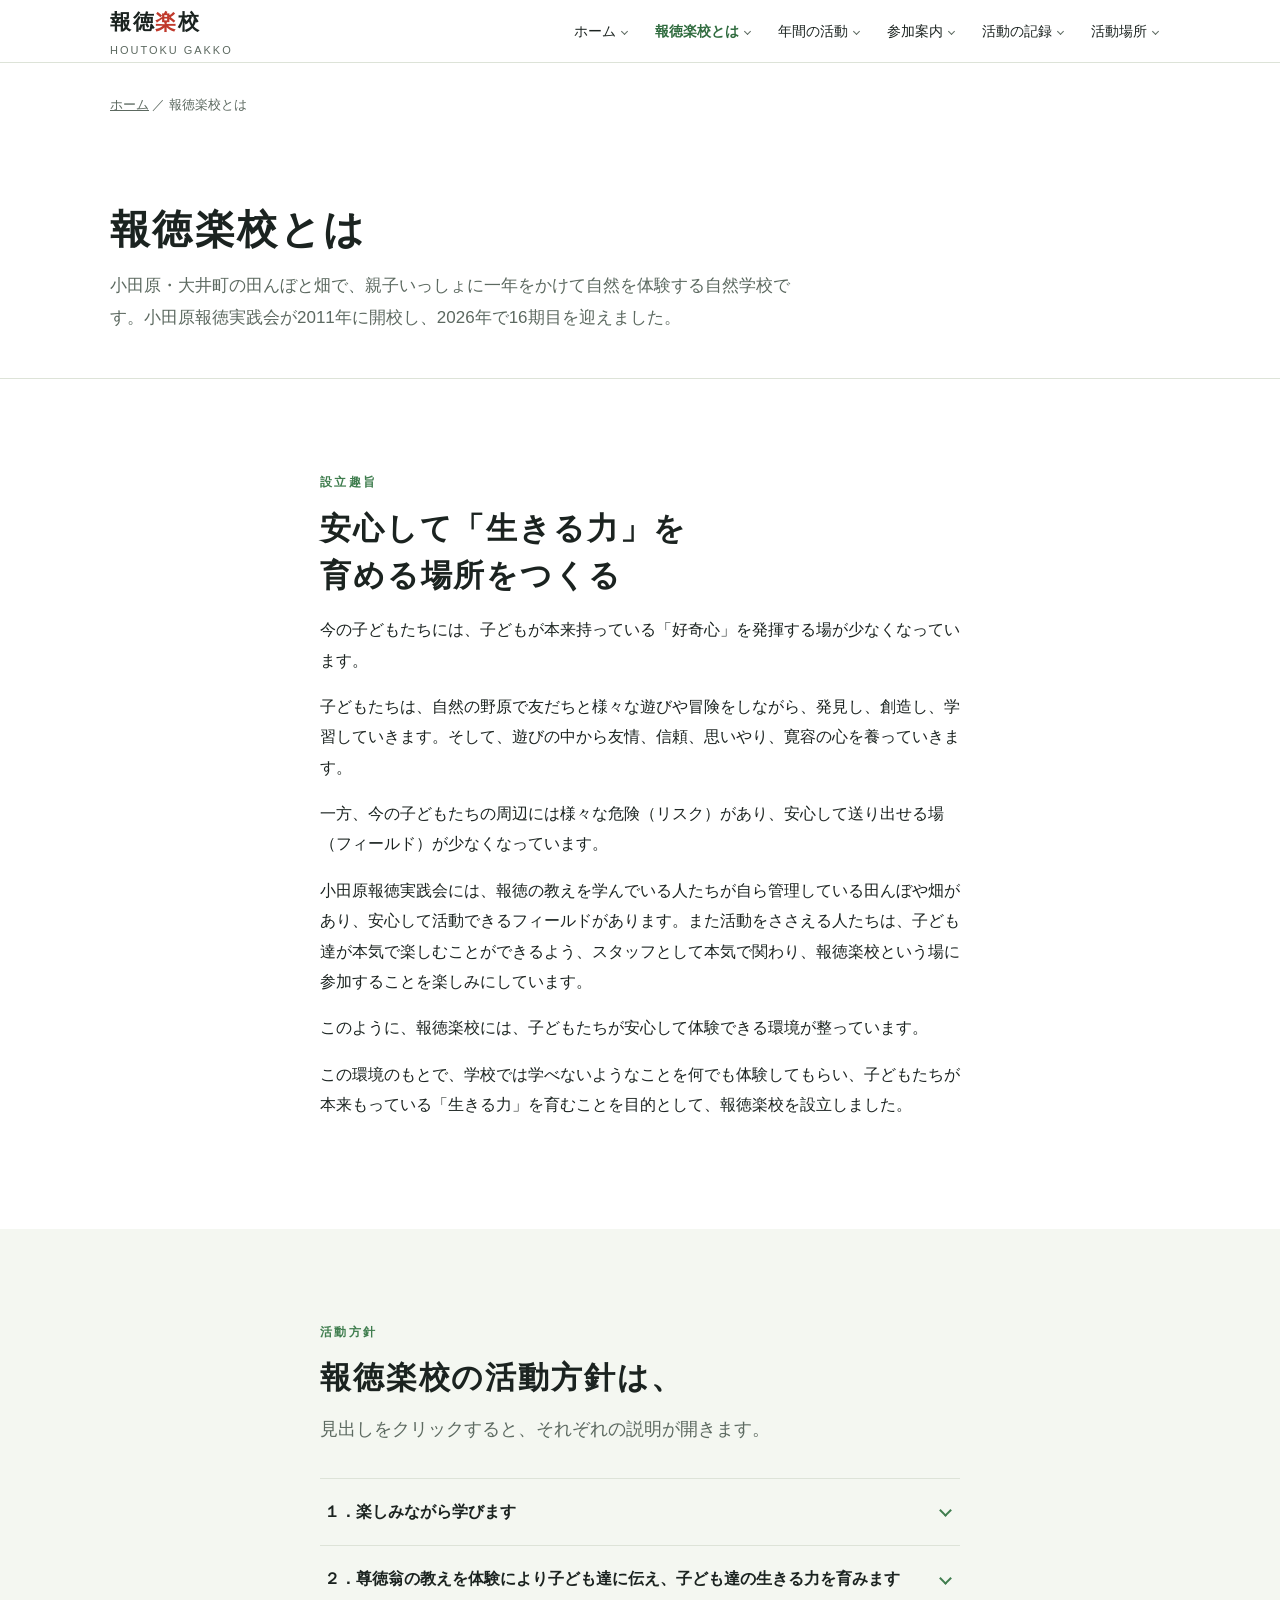
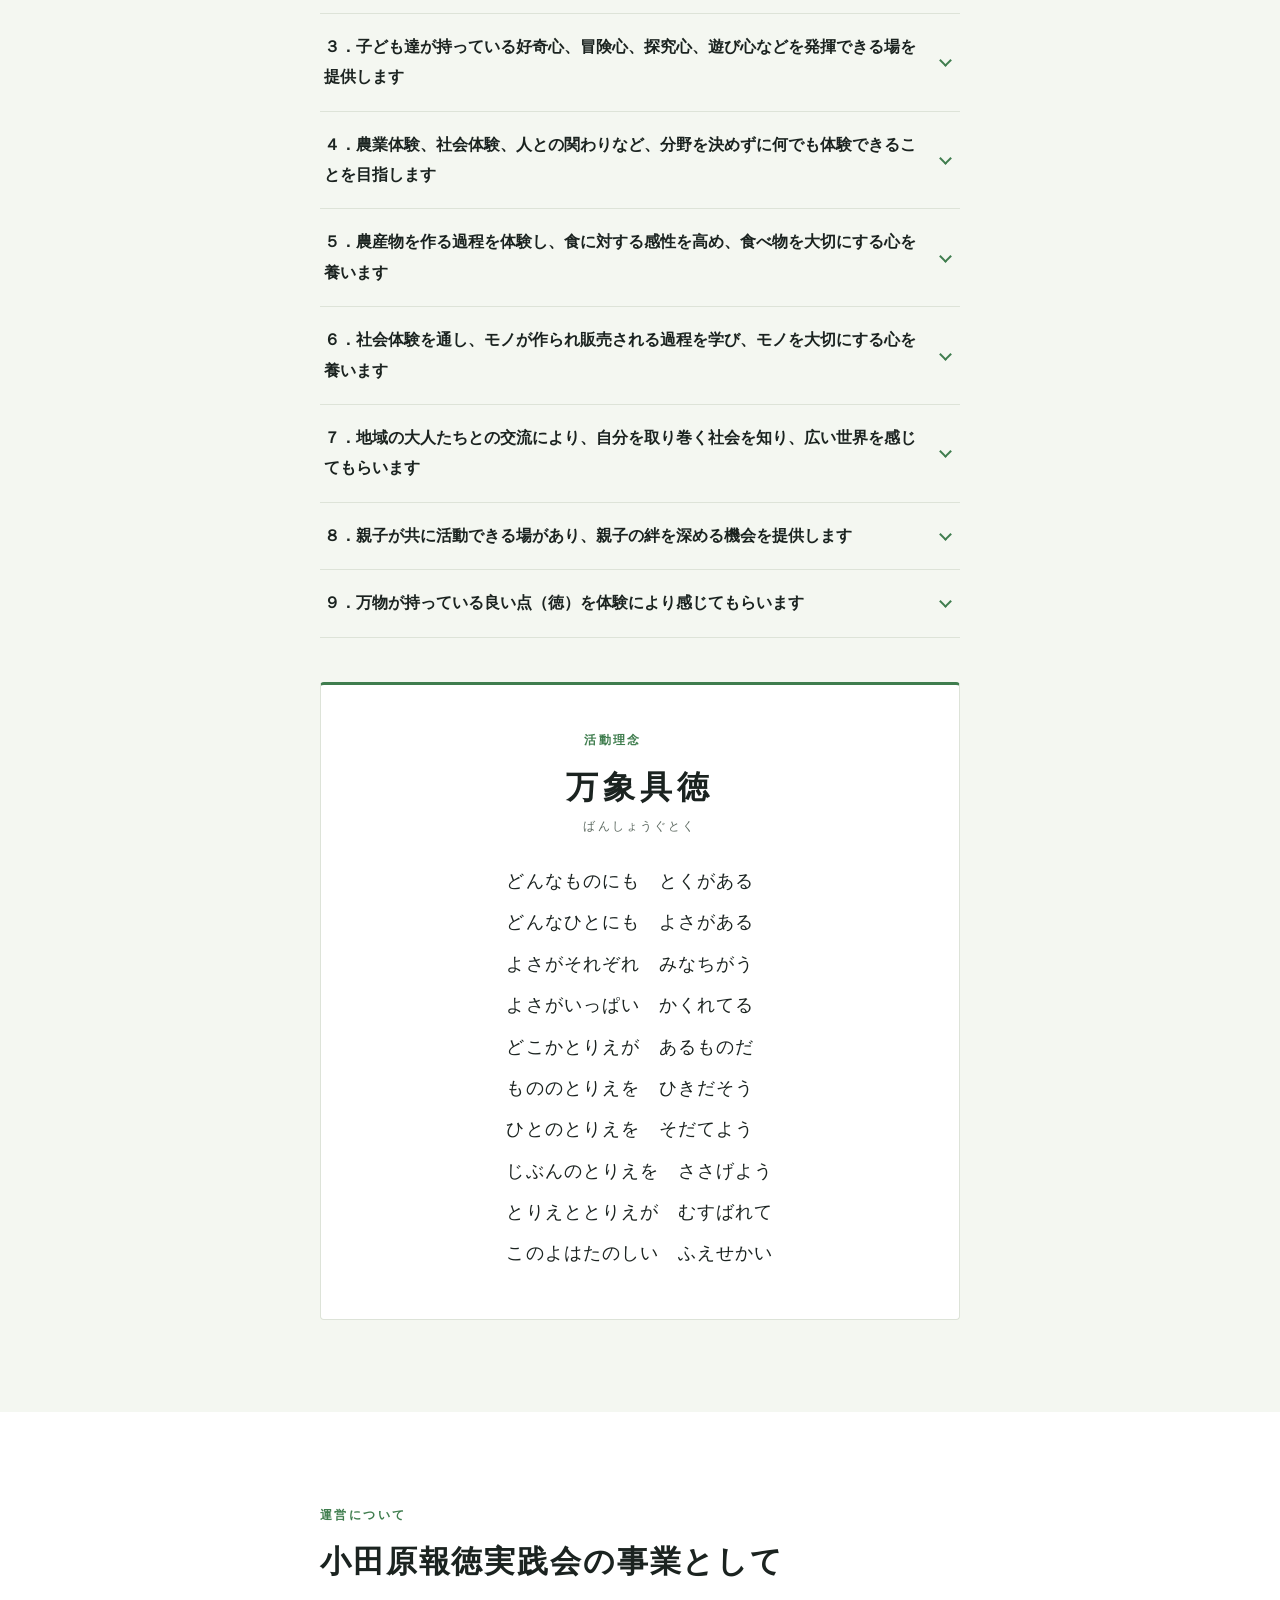
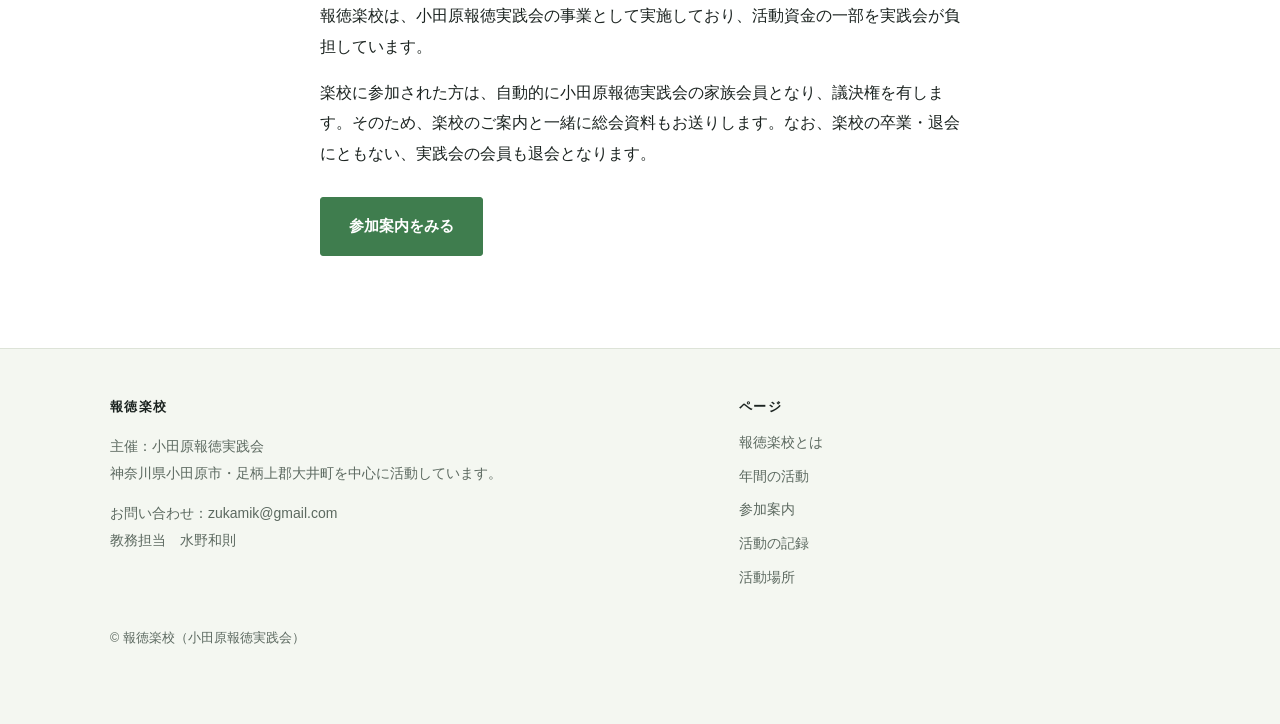
==== commit f08c7f89: "Add files via upload" ====
--- a/about.html
+++ b/about.html
@@ -5,18 +5,7 @@
 <meta name="viewport" content="width=device-width, initial-scale=1">
 <title>報徳楽校とは｜報徳楽校</title>
 <meta name="description" content="報徳楽校の設立趣旨と9つの活動方針。子どもたちが本来もっている「生きる力」を育むことを目的に、小田原報徳実践会が2011年に開校した自然学校です。">
-<!-- ============================================================
-     ★★★ 検索避け（けんさくよけ）★★★
-
-     いまこのページは、Google などの検索結果に出ません。
-     チェック中で、まだ他の人に見られたくないためです。
-
-     ◆ 公開してよくなったら
-       下の <meta name="robots" ...> の1行を削除してください。
-       7ページすべてと、robots.txt の中身も直します。
-       （やり方が分からなければ、Claude に「検索避けを外して」と伝えてください）
-     ============================================================ -->
-<meta name="robots" content="noindex, nofollow"><link rel="stylesheet" href="assets/css/style.css">
+<link rel="stylesheet" href="assets/css/style.css">
 </head>
 <body>
 
@@ -227,6 +216,6 @@
 
      ◆ やめたいときは、下の <img ...> の1行を消してください。
      ============================================================ -->
-<!-- ★計測は一時停止中★　水野さんのチェックが終わったら、Claude に「カウンターを再開して」と伝えてください -->
+<img src="https://houtoku-gakko.goatcounter.com/count?p=/about" alt="" width="1" height="1" style="position:absolute;left:-9999px" loading="eager">
 </body>
 </html>
--- a/assets/css/style.css
+++ b/assets/css/style.css
@@ -399,11 +399,12 @@
   font-size: 12px; letter-spacing: .18em; color: var(--sumi-soft);
   font-weight: 500; margin-top: 8px;
 }
+/* 詩は、行の頭を揃えたかたまりを、枠の中央に置きます */
 .rinen .shi {
   font-family: var(--mincho);
   font-size: clamp(15px, 3.6vw, 18px); line-height: 2.3;
   letter-spacing: .06em; margin: 0; max-width: none;
-  text-align: center;
+  display: inline-block; text-align: left;
 }
 
 /* ---------- 場所 ---------- */
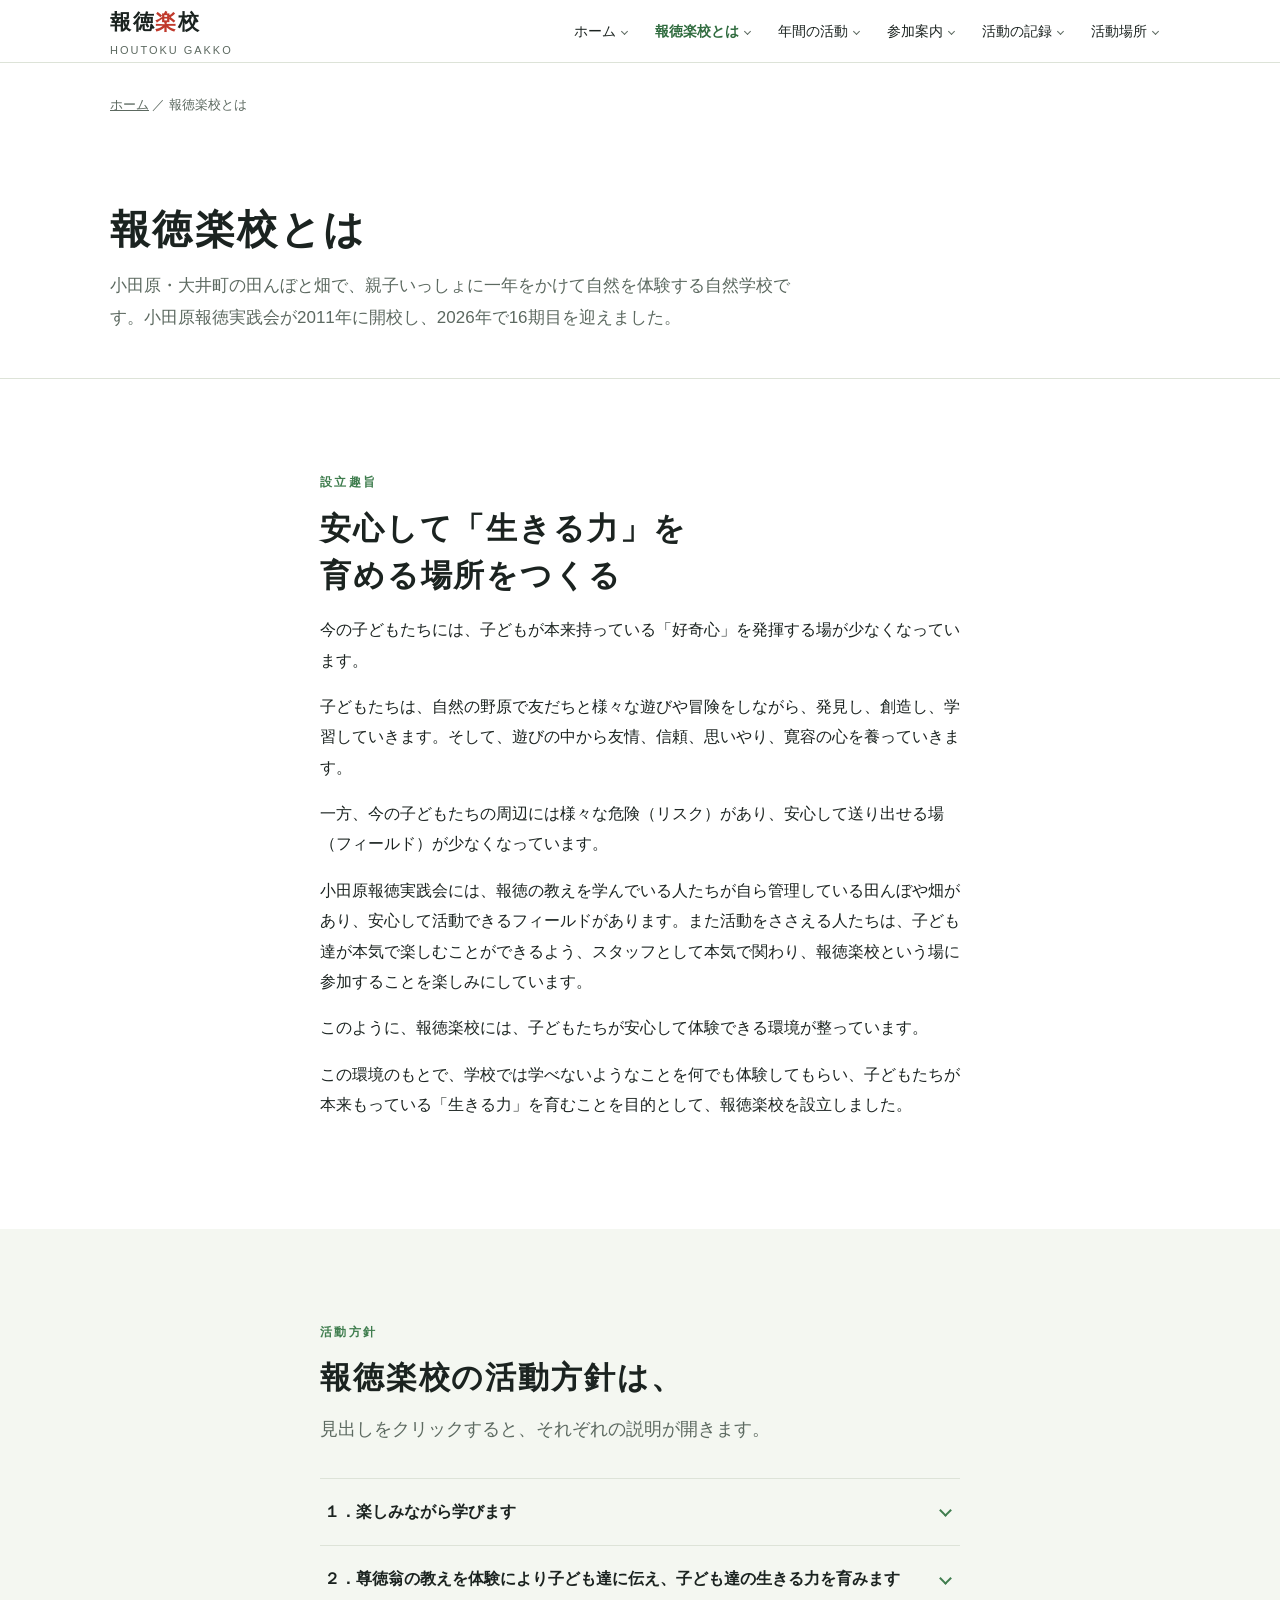
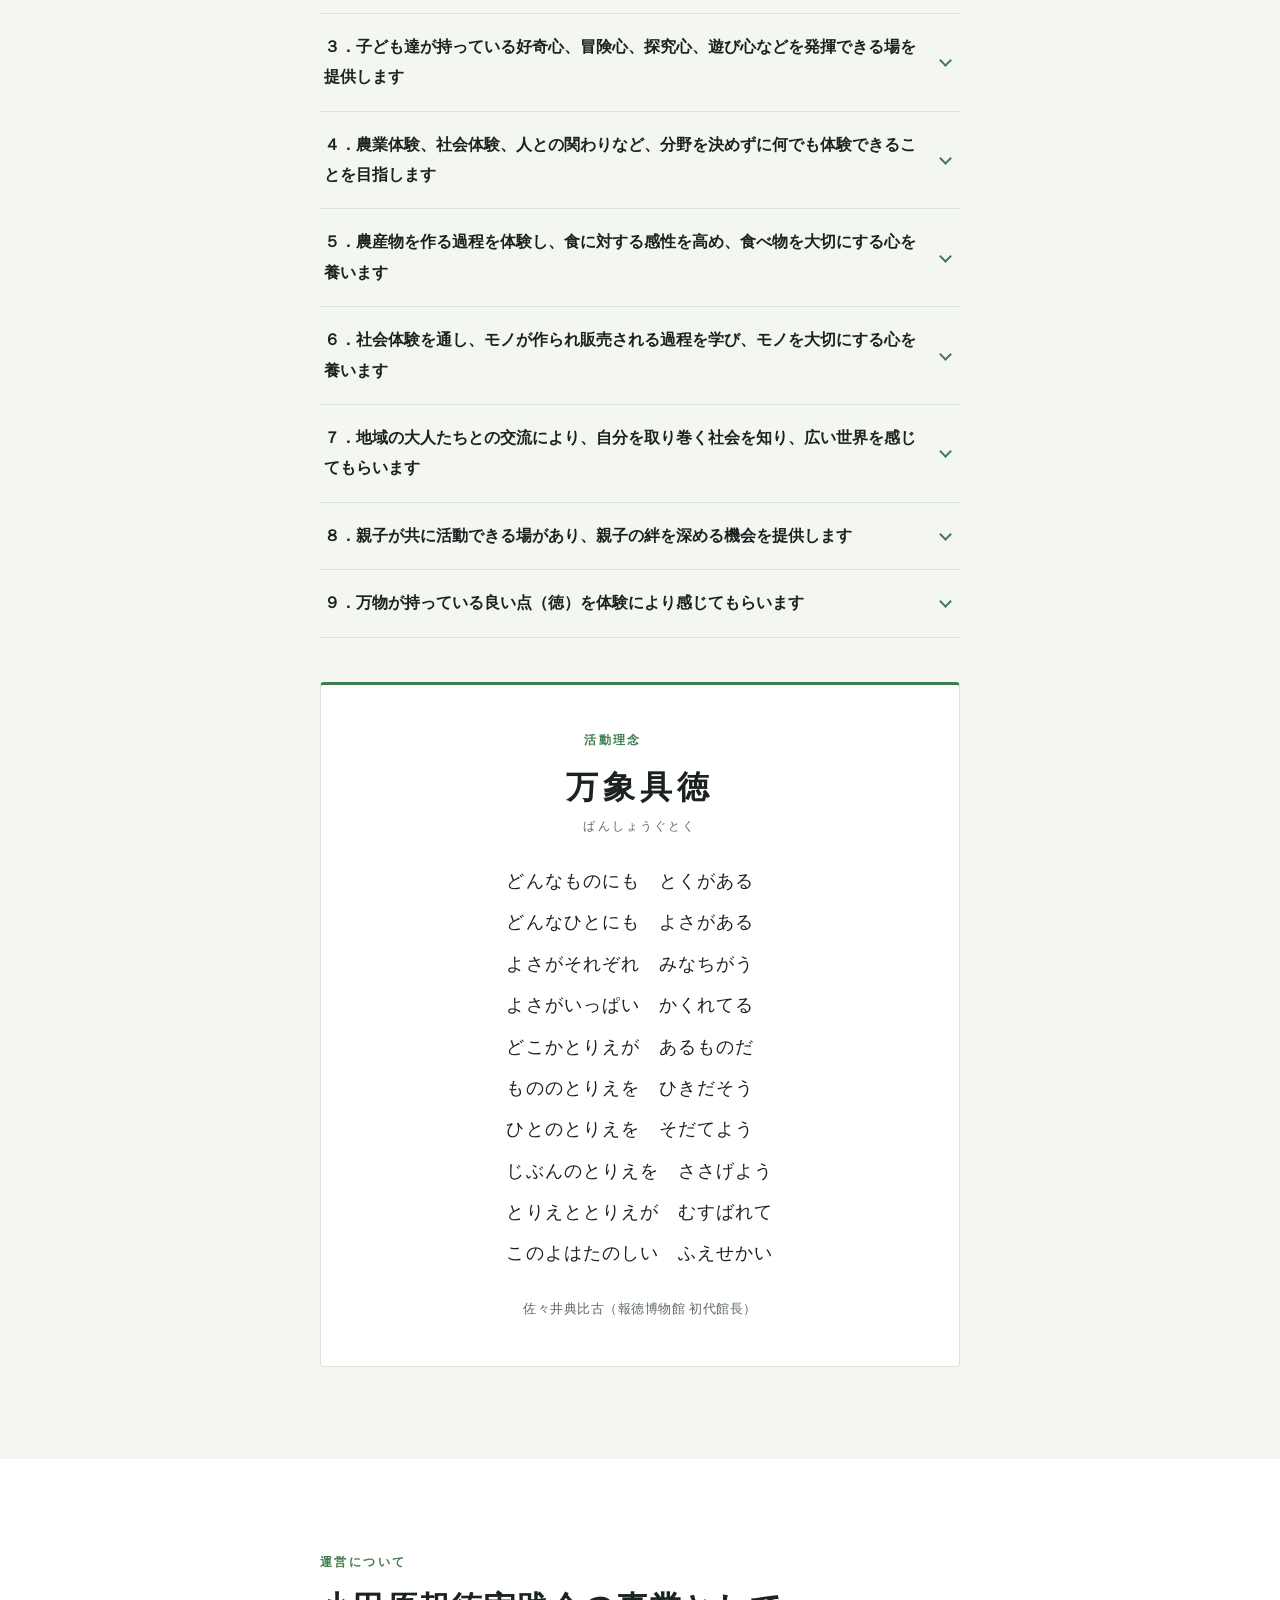
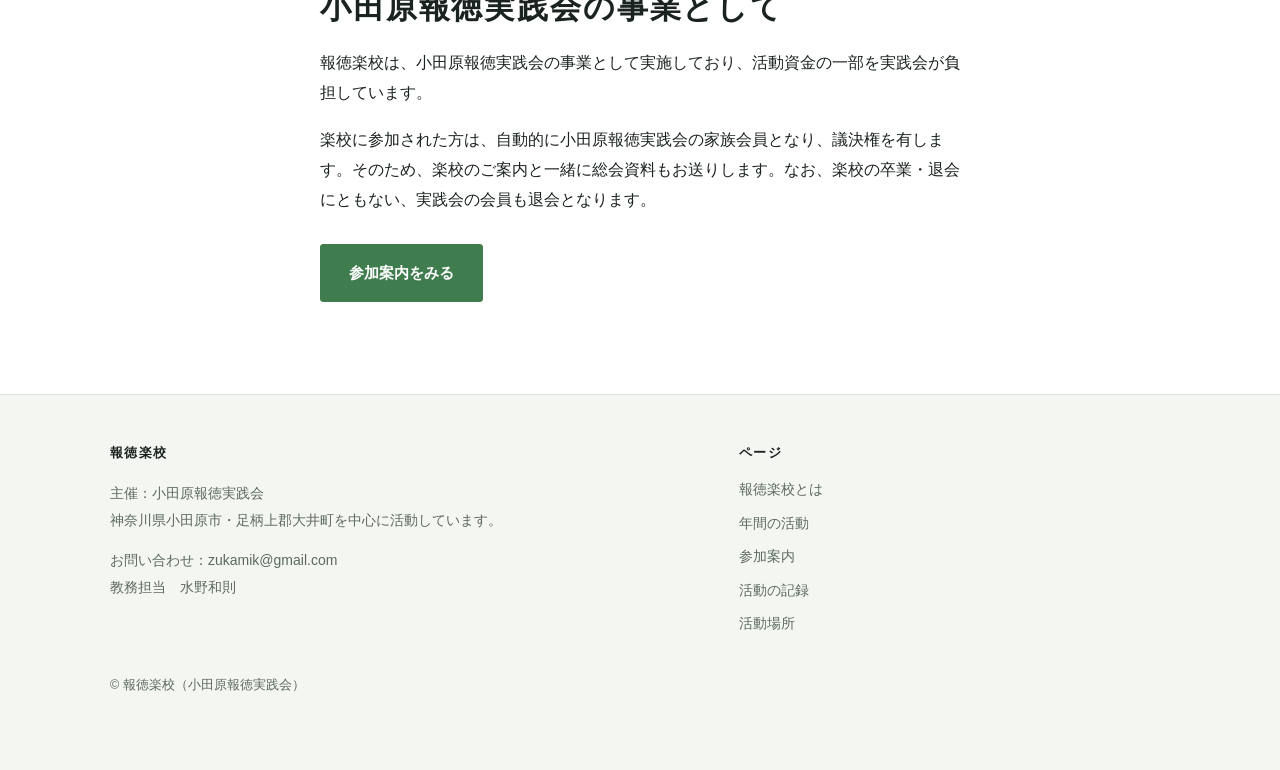
==== commit 7a89ee33: "Add files via upload" ====
--- a/about.html
+++ b/about.html
@@ -161,6 +161,7 @@
         じぶんのとりえを　ささげよう<br>
         とりえととりえが　むすばれて<br>
         このよはたのしい　ふえせかい</p>
+        <p class="sakusha">佐々井典比古（報徳博物館 初代館長）</p>
       </div>
     </div>
   </section>
--- a/assets/css/style.css
+++ b/assets/css/style.css
@@ -399,6 +399,12 @@
   font-size: 12px; letter-spacing: .18em; color: var(--sumi-soft);
   font-weight: 500; margin-top: 8px;
 }
+/* 作者名。詩より小さく、控えめに */
+.rinen .sakusha {
+  margin: 22px 0 0; font-size: 13px; color: var(--sumi-soft);
+  letter-spacing: .04em; max-width: none;
+}
+
 /* 詩は、行の頭を揃えたかたまりを、枠の中央に置きます */
 .rinen .shi {
   font-family: var(--mincho);
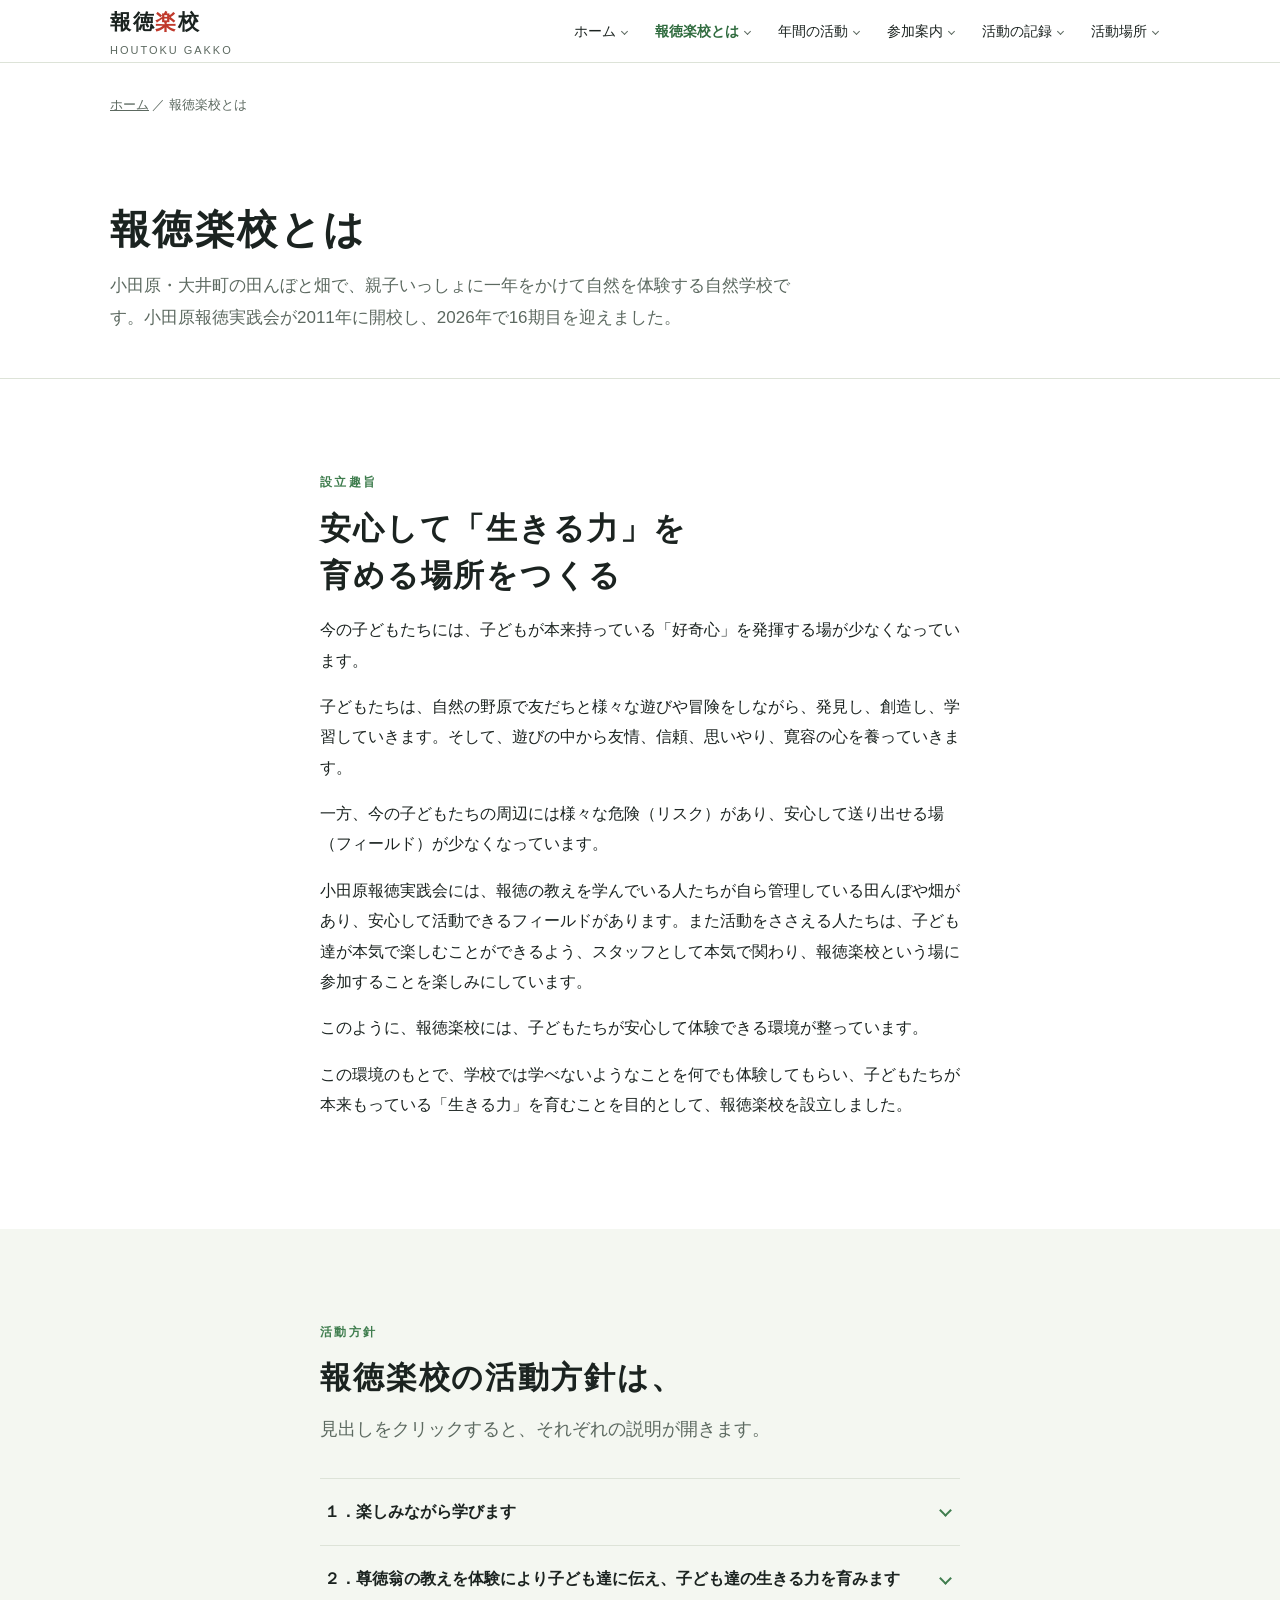
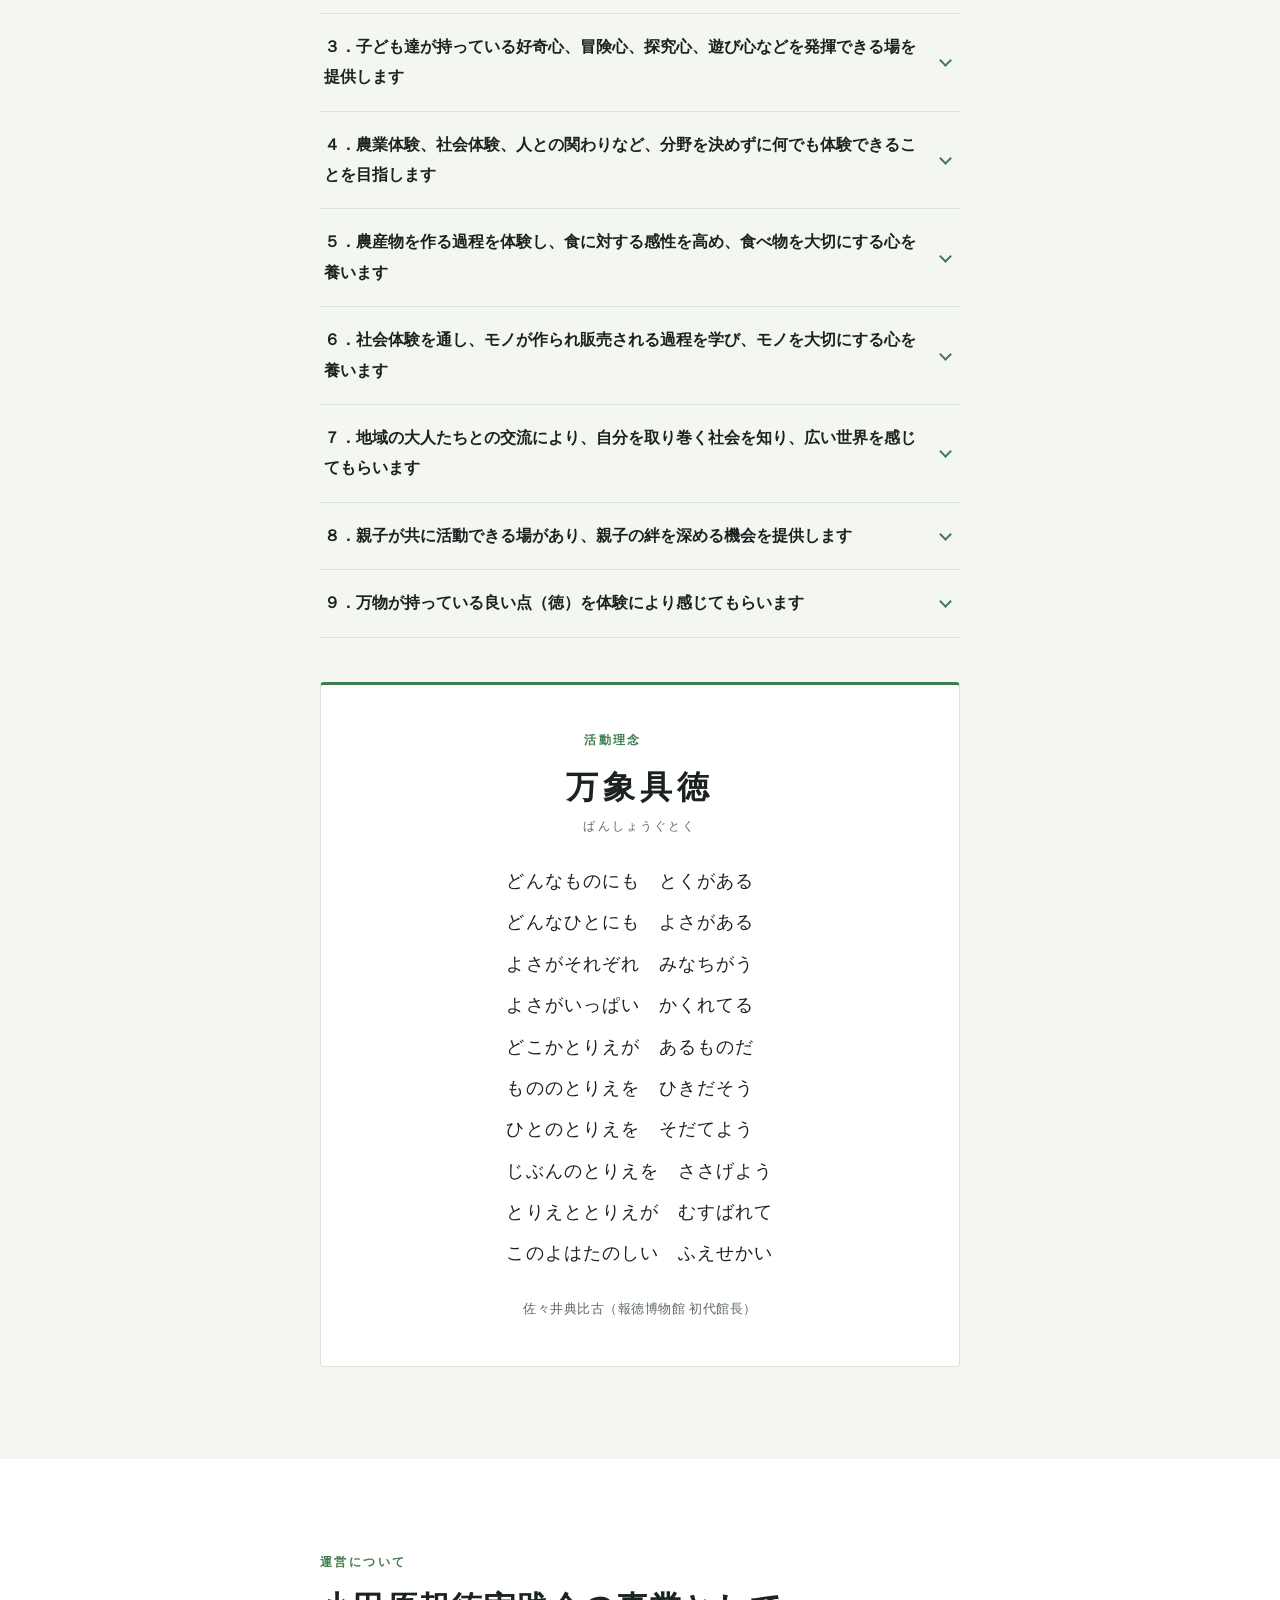
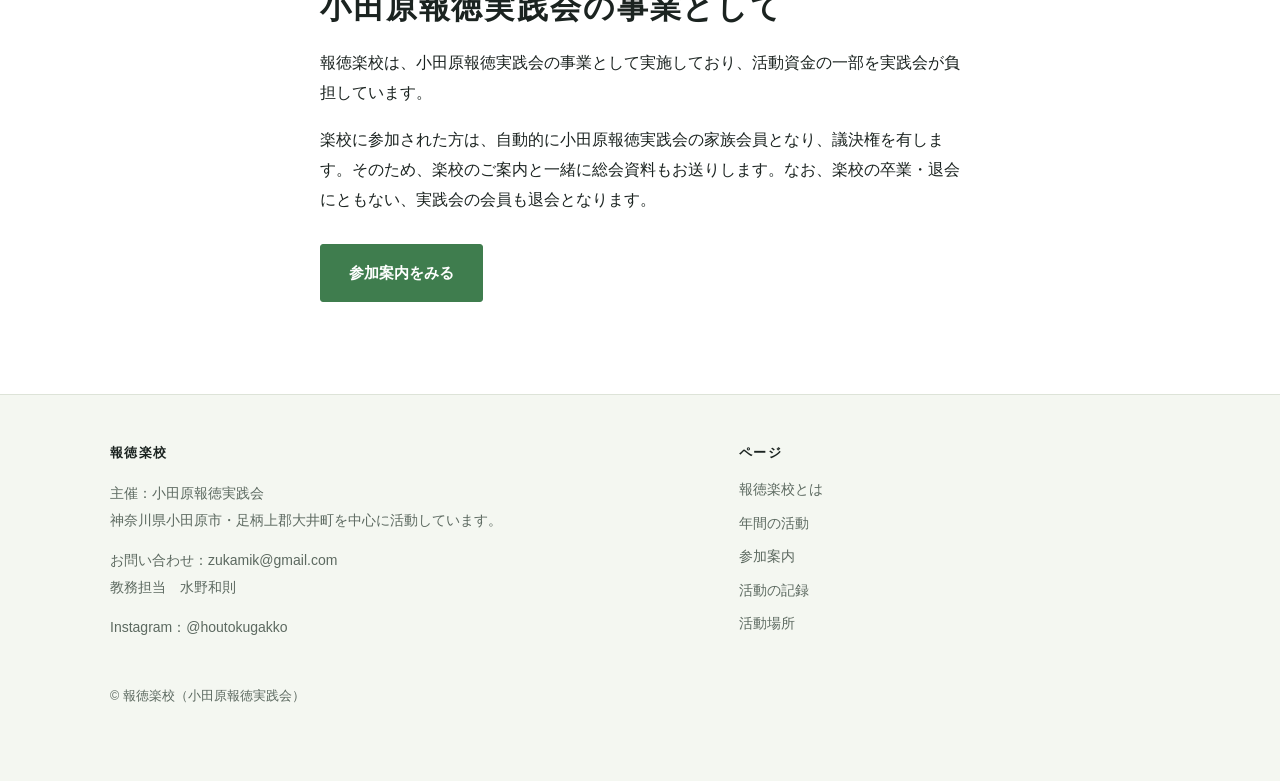
==== commit be58ad55: "Add files via upload" ====
--- a/about.html
+++ b/about.html
@@ -5,6 +5,14 @@
 <meta name="viewport" content="width=device-width, initial-scale=1">
 <title>報徳楽校とは｜報徳楽校</title>
 <meta name="description" content="報徳楽校の設立趣旨と9つの活動方針。子どもたちが本来もっている「生きる力」を育むことを目的に、小田原報徳実践会が2011年に開校した自然学校です。">
+<!-- ============================================================
+     タブや検索結果に出る小さなマーク（ファビコン）
+     画像は assets/img/favicon-*.png です。
+     差し替えるときは、同じ名前・同じ大きさで置き換えてください。
+     ============================================================ -->
+<link rel="icon" type="image/png" sizes="48x48" href="assets/img/favicon-48.png">
+<link rel="icon" type="image/png" sizes="192x192" href="assets/img/favicon-192.png">
+<link rel="apple-touch-icon" href="assets/img/apple-touch-icon.png">
 <link rel="stylesheet" href="assets/css/style.css">
 </head>
 <body>
@@ -188,6 +196,7 @@
       神奈川県小田原市・足柄上郡大井町を中心に活動しています。</p>
       <p>お問い合わせ：<a href="mailto:zukamik@gmail.com">zukamik@gmail.com</a><br>
       教務担当　水野和則</p>
+      <p>Instagram：<a href="https://www.instagram.com/houtokugakko/" target="_blank" rel="noopener">@houtokugakko</a></p>
     </div>
     <div>
       <h4>ページ</h4>
--- a/assets/css/style.css
+++ b/assets/css/style.css
@@ -332,6 +332,10 @@
 
 /* ---------- 次回の活動 ---------- */
 
+/* 次回の活動の「元データ」。画面には出しません */
+.yotei-moto { display: none; }
+.jikai[hidden], .yotei-moto[hidden] { display: none; }
+
 .jikai {
   border: 2px solid var(--nae); border-radius: 4px;
   padding: clamp(24px, 5vw, 36px); background: var(--nae-tint);
@@ -344,6 +348,27 @@
 .jikai h3 { font-family: var(--mincho); font-size: clamp(20px, 4.6vw, 26px); margin: 0 0 12px; font-weight: 600; }
 .jikai p { margin: 0 0 10px; }
 .jikai p:last-child { margin-bottom: 0; }
+
+/* ---------- インスタグラム（ホーム） ---------- */
+
+.insta {
+  display: flex; align-items: center; gap: 16px;
+  max-width: 460px; margin-top: 28px; padding: 18px 22px;
+  background: var(--ji); color: var(--sumi); text-decoration: none;
+  border: 1px solid var(--keisen); border-radius: 4px;
+  transition: border-color .18s, background .18s;
+}
+.insta:hover { border-color: var(--nae); background: var(--nae-tint); }
+.insta svg { flex: none; width: 42px; height: 42px; color: var(--nae-dark); }
+.insta-moji { min-width: 0; line-height: 1.5; }
+.insta-mei { display: block; font-size: 12px; letter-spacing: .08em; color: var(--sumi-soft); }
+.insta-id  { display: block; font-size: 19px; font-weight: 700; color: var(--nae-dark); white-space: nowrap; }
+.insta-yaji { margin-left: auto; flex: none; font-size: 14px; font-weight: 700; color: var(--nae-dark); }
+@media (max-width: 360px) {
+  /* 小さいスマホでは「見る →」を省いて、アカウント名が1行に収まるようにします */
+  .insta { gap: 12px; padding: 16px; }
+  .insta-yaji { display: none; }
+}
 
 /* ---------- 表 ---------- */
 
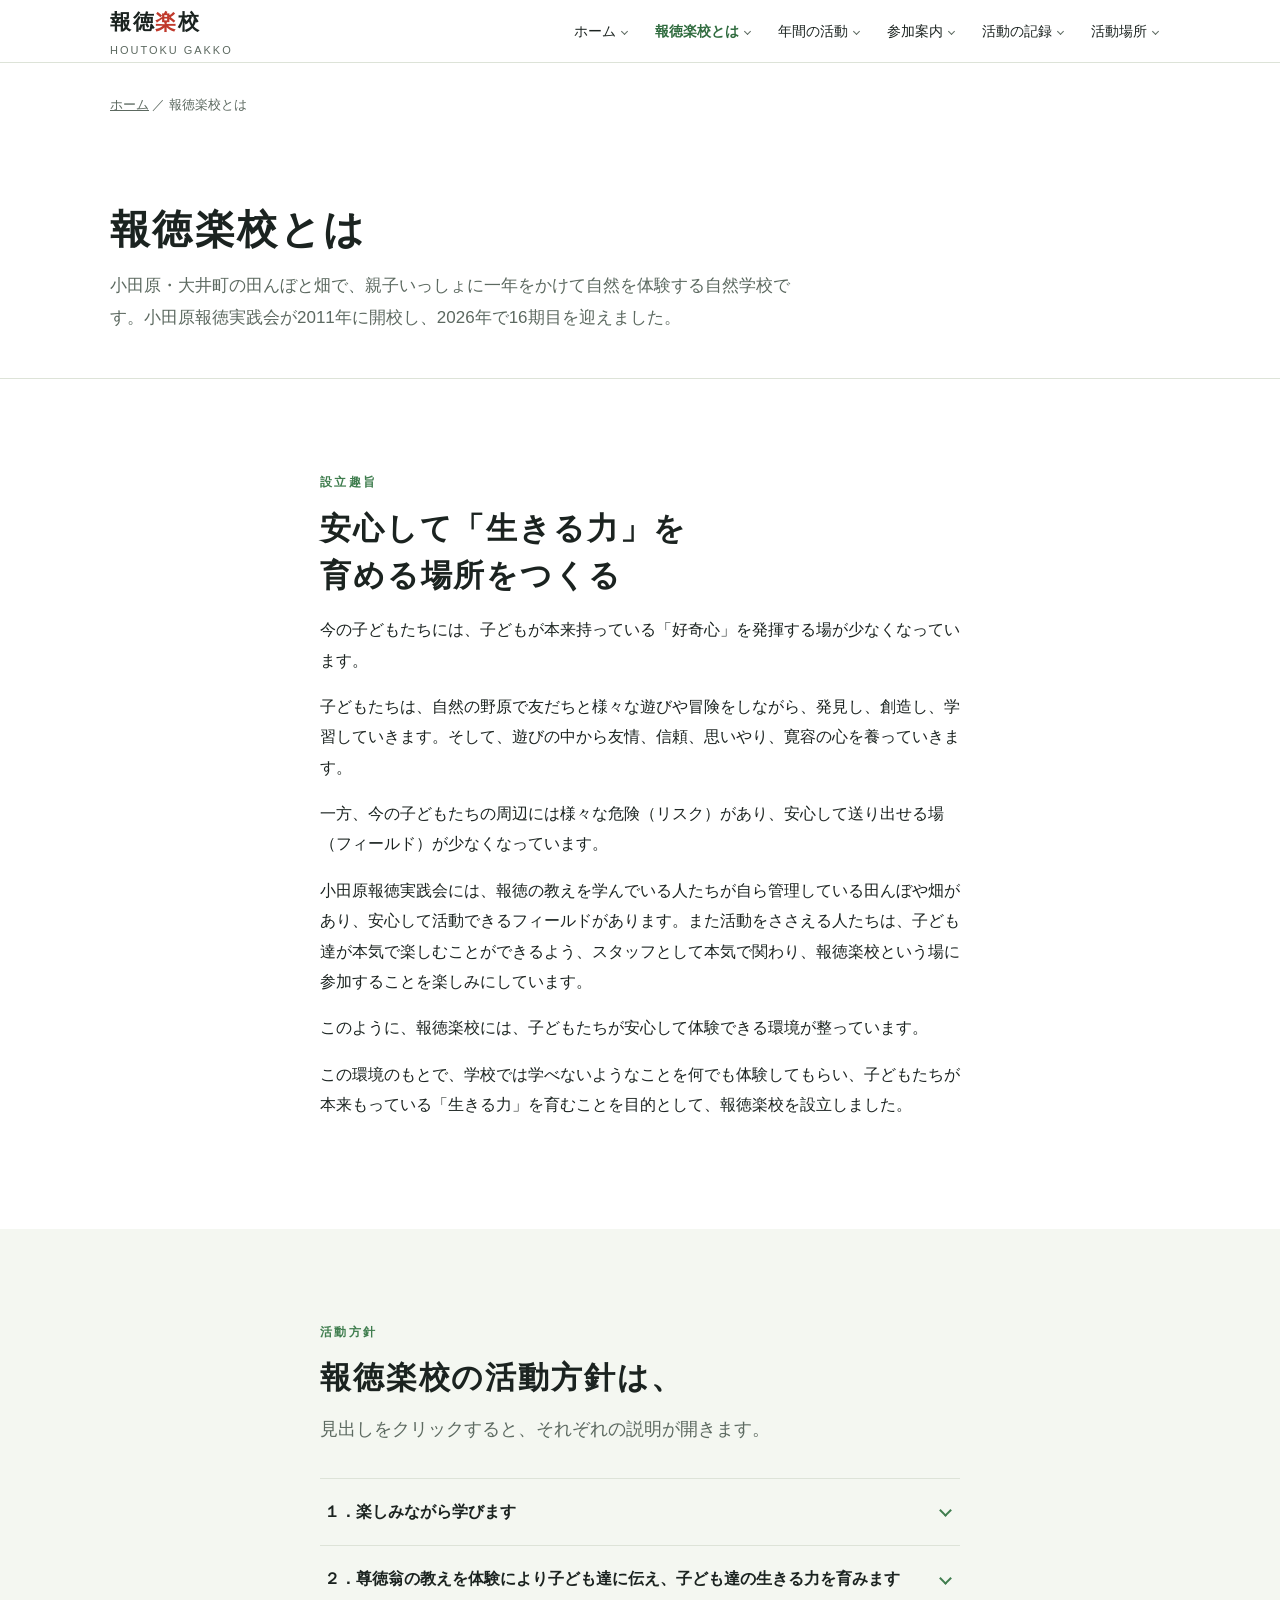
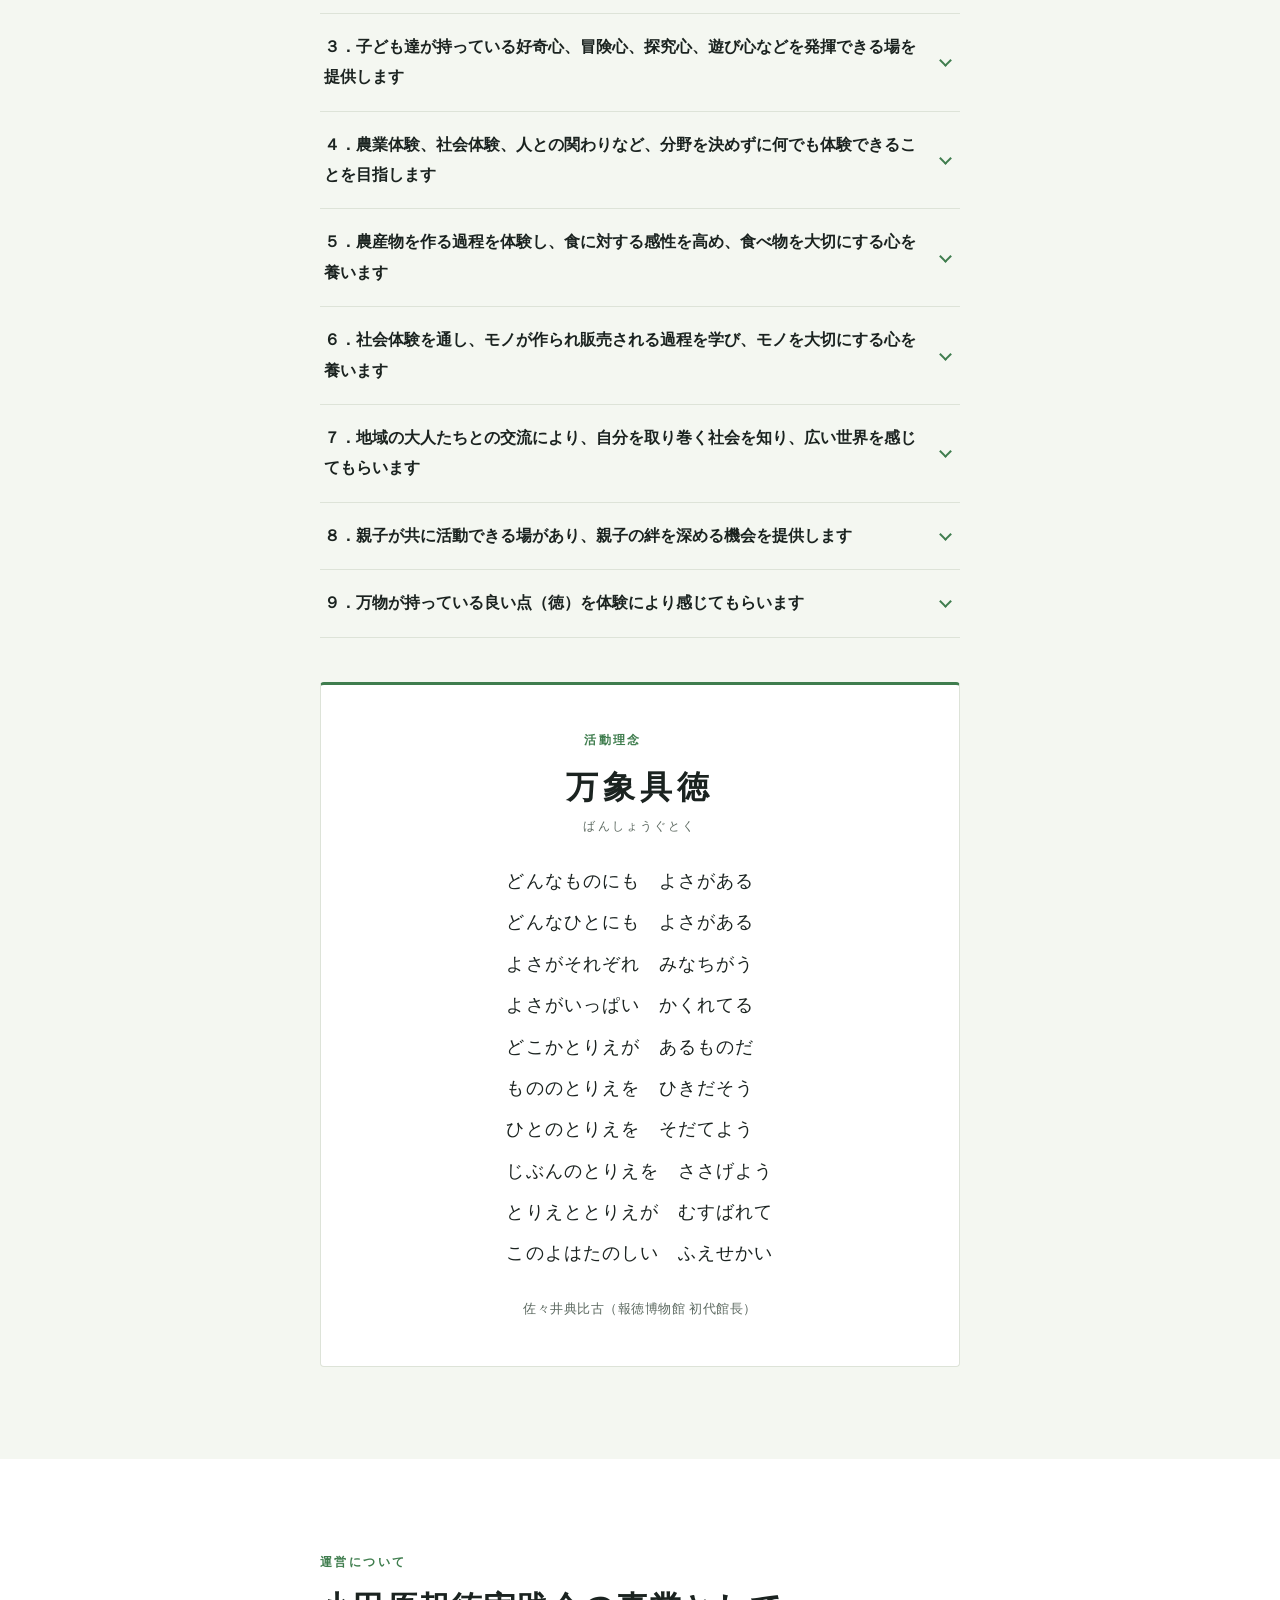
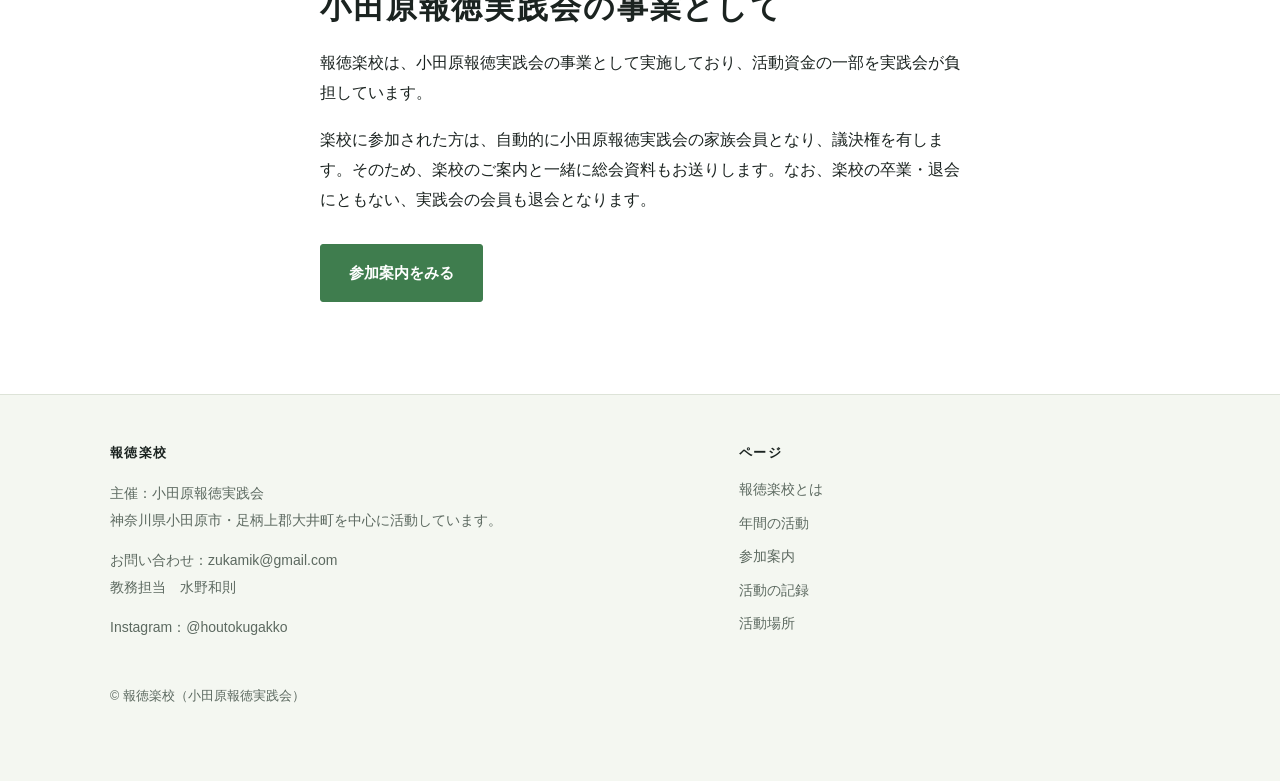
==== commit a05efafa: "Add files via upload" ====
--- a/about.html
+++ b/about.html
@@ -1,231 +1,231 @@
-<!DOCTYPE html>
-<html lang="ja">
-<head>
-<meta charset="UTF-8">
-<meta name="viewport" content="width=device-width, initial-scale=1">
-<title>報徳楽校とは｜報徳楽校</title>
-<meta name="description" content="報徳楽校の設立趣旨と9つの活動方針。子どもたちが本来もっている「生きる力」を育むことを目的に、小田原報徳実践会が2011年に開校した自然学校です。">
-<!-- ============================================================
-     タブや検索結果に出る小さなマーク（ファビコン）
-     画像は assets/img/favicon-*.png です。
-     差し替えるときは、同じ名前・同じ大きさで置き換えてください。
-     ============================================================ -->
-<link rel="icon" type="image/png" sizes="48x48" href="assets/img/favicon-48.png">
-<link rel="icon" type="image/png" sizes="192x192" href="assets/img/favicon-192.png">
-<link rel="apple-touch-icon" href="assets/img/apple-touch-icon.png">
-<link rel="stylesheet" href="assets/css/style.css">
-</head>
-<body>
-
-<header class="head">
-  <div class="naka head-naka">
-    <a class="logo" href="index.html">報徳<b class="raku">楽</b>校<span>HOUTOKU GAKKO</span></a>
-    <input type="checkbox" id="navToggle" class="nav-toggle" aria-label="メニューを開閉する">
-    <label class="nav-btn" for="navToggle"><span></span><span></span><span></span><span class="yomiage">メニュー</span></label>
-    <nav class="nav" id="nav">
-      <ul>
-        <li class="mochi">
-          <input type="checkbox" id="m-index" class="sub-toggle">
-          <a href="index.html">ホーム</a>
-          <label class="sub-btn" for="m-index"><span class="yomiage">ホーム の項目を開く</span></label>
-          <ul class="kodomo">
-            <li><a href="index.html#about">報徳楽校について</a></li>
-            <li><a href="index.html#nagare">一年の流れ</a></li>
-            <li><a href="index.html#jikai">次回の活動</a></li>
-            <li><a href="index.html#oshirase">お知らせ</a></li>
-          </ul>
-        </li>
-        <li class="mochi">
-          <input type="checkbox" id="m-about" class="sub-toggle">
-          <a href="about.html" aria-current="page">報徳楽校とは</a>
-          <label class="sub-btn" for="m-about"><span class="yomiage">報徳楽校とは の項目を開く</span></label>
-          <ul class="kodomo">
-            <li><a href="about.html#shushi">設立趣旨</a></li>
-            <li><a href="about.html#hoshin">活動方針</a></li>
-            <li><a href="about.html#unei">運営について</a></li>
-          </ul>
-        </li>
-        <li class="mochi">
-          <input type="checkbox" id="m-activities" class="sub-toggle">
-          <a href="activities.html">年間の活動</a>
-          <label class="sub-btn" for="m-activities"><span class="yomiage">年間の活動 の項目を開く</span></label>
-          <ul class="kodomo">
-            <li><a href="activities.html#nittei">第16期の日程</a></li>
-          </ul>
-        </li>
-        <li class="mochi">
-          <input type="checkbox" id="m-join" class="sub-toggle">
-          <a href="join.html">参加案内</a>
-          <label class="sub-btn" for="m-join"><span class="yomiage">参加案内 の項目を開く</span></label>
-          <ul class="kodomo">
-            <li><a href="join.html#boshu">募集について</a></li>
-            <li><a href="join.html#shikaku">参加資格</a></li>
-            <li><a href="join.html#hiyo">参加費</a></li>
-            <li><a href="join.html#moshikomi">申し込み</a></li>
-            <li><a href="join.html#shitsumon">よくあるご質問</a></li>
-          </ul>
-        </li>
-        <li class="mochi">
-          <input type="checkbox" id="m-records" class="sub-toggle">
-          <a href="records.html">活動の記録</a>
-          <label class="sub-btn" for="m-records"><span class="yomiage">活動の記録 の項目を開く</span></label>
-          <ul class="kodomo">
-            <li><a href="records.html#ki16">第16期の活動</a></li>
-            <li><a href="records.html#ayumi">これまでの歩み</a></li>
-          </ul>
-        </li>
-        <li class="mochi">
-          <input type="checkbox" id="m-places" class="sub-toggle">
-          <a href="places.html">活動場所</a>
-          <label class="sub-btn" for="m-places"><span class="yomiage">活動場所 の項目を開く</span></label>
-          <ul class="kodomo">
-            <li><a href="places.html#omona">主な活動場所</a></li>
-            <li><a href="places.html#sonota">年によって使う場所</a></li>
-          </ul>
-        </li>
-      </ul>
-    </nav>
-  </div>
-</header>
-
-<main>
-
-  <div class="naka"><p class="pan"><a href="index.html">ホーム</a> ／ 報徳楽校とは</p></div>
-
-  <div class="page-head">
-    <div class="naka">
-      <h1>報徳楽校とは</h1>
-      <p>小田原・大井町の田んぼと畑で、親子いっしょに一年をかけて自然を体験する自然学校です。小田原報徳実践会が2011年に開校し、2026年で16期目を迎えました。</p>
-    </div>
-  </div>
-
-  <section class="obi" id="shushi">
-    <div class="naka hon">
-      <p class="eyebrow">設立趣旨</p>
-      <h2 class="midashi">安心して「生きる力」を<br>育める場所をつくる</h2>
-
-      <p>今の子どもたちには、子どもが本来持っている「好奇心」を発揮する場が少なくなっています。</p>
-      <p>子どもたちは、自然の野原で友だちと様々な遊びや冒険をしながら、発見し、創造し、学習していきます。そして、遊びの中から友情、信頼、思いやり、寛容の心を養っていきます。</p>
-      <p>一方、今の子どもたちの周辺には様々な危険（リスク）があり、安心して送り出せる場（フィールド）が少なくなっています。</p>
-      <p>小田原報徳実践会には、報徳の教えを学んでいる人たちが自ら管理している田んぼや畑があり、安心して活動できるフィールドがあります。また活動をささえる人たちは、子ども達が本気で楽しむことができるよう、スタッフとして本気で関わり、報徳楽校という場に参加することを楽しみにしています。</p>
-      <p>このように、報徳楽校には、子どもたちが安心して体験できる環境が整っています。</p>
-      <p>この環境のもとで、学校では学べないようなことを何でも体験してもらい、子どもたちが本来もっている「生きる力」を育むことを目的として、報徳楽校を設立しました。</p>
-    </div>
-  </section>
-
-  <section class="obi tint" id="hoshin">
-    <div class="naka hon">
-      <p class="eyebrow">活動方針</p>
-      <h2 class="midashi">報徳楽校の活動方針は、</h2>
-      <p class="lead">見出しをクリックすると、それぞれの説明が開きます。</p>
-
-      <details class="tatami">
-        <summary>１．楽しみながら学びます</summary>
-        <div class="naiyo"><p>楽しいから続けられます。<br>参加者もスタッフも楽しめる活動となるように企画します</p></div>
-      </details>
-      <details class="tatami">
-        <summary>２．尊徳翁の教えを体験により子ども達に伝え、子ども達の生きる力を育みます</summary>
-        <div class="naiyo"><p>活動は尊徳翁の一円融合の考え方がベースとなっています<br>全てのこと、全ての人はつながっているという考え方を体験により感じてもらうことを目指します</p></div>
-      </details>
-      <details class="tatami">
-        <summary>３．子ども達が持っている好奇心、冒険心、探究心、遊び心などを発揮できる場を提供します</summary>
-        <div class="naiyo"><p>思いっきり遊び、体験する場所を提供し、出来る限り自由に活動できるようにします</p></div>
-      </details>
-      <details class="tatami">
-        <summary>４．農業体験、社会体験、人との関わりなど、分野を決めずに何でも体験できることを目指します</summary>
-        <div class="naiyo"><p>参加の皆さんの希望を随時とりながら、活動プログラムをつくります</p></div>
-      </details>
-      <details class="tatami">
-        <summary>５．農産物を作る過程を体験し、食に対する感性を高め、食べ物を大切にする心を養います</summary>
-        <div class="naiyo"><p>自ら収穫し、自ら作って食べることで感じる事があるはずです<br>食べる事の大切さを体験により学びます</p></div>
-      </details>
-      <details class="tatami">
-        <summary>６．社会体験を通し、モノが作られ販売される過程を学び、モノを大切にする心を養います</summary>
-        <div class="naiyo"><p>小田原報徳実践会の会員の会社で提供頂き、社会の活動に触れます</p></div>
-      </details>
-      <details class="tatami">
-        <summary>７．地域の大人たちとの交流により、自分を取り巻く社会を知り、広い世界を感じてもらいます</summary>
-        <div class="naiyo"><p>活動スタッフには様々な年齢、経験を持った方々がいますので、活動で大いに触れ合って様々な感性を体得してもらいます</p></div>
-      </details>
-      <details class="tatami">
-        <summary>８．親子が共に活動できる場があり、親子の絆を深める機会を提供します</summary>
-        <div class="naiyo"><p>親子の参加経験が、家庭で多くの会話を生み、沢山話し合うことができたらすばらしいことです</p></div>
-      </details>
-      <details class="tatami">
-        <summary>９．万物が持っている良い点（徳）を体験により感じてもらいます</summary>
-        <div class="naiyo"><p>それらが互いに融合して世界が出来あがっていることを体で感じ、理解すること目指します。</p></div>
-      </details>
-
-      <div class="rinen">
-        <p class="rinen-me">活動理念</p>
-        <h3>万象具徳<span>ばんしょうぐとく</span></h3>
-        <p class="shi">どんなものにも　とくがある<br>
-        どんなひとにも　よさがある<br>
-        よさがそれぞれ　みなちがう<br>
-        よさがいっぱい　かくれてる<br>
-        どこかとりえが　あるものだ<br>
-        もののとりえを　ひきだそう<br>
-        ひとのとりえを　そだてよう<br>
-        じぶんのとりえを　ささげよう<br>
-        とりえととりえが　むすばれて<br>
-        このよはたのしい　ふえせかい</p>
-        <p class="sakusha">佐々井典比古（報徳博物館 初代館長）</p>
-      </div>
-    </div>
-  </section>
-
-  <section class="obi" id="unei">
-    <div class="naka hon">
-      <p class="eyebrow">運営について</p>
-      <h2 class="midashi">小田原報徳実践会の事業として</h2>
-      <p>報徳楽校は、小田原報徳実践会の事業として実施しており、活動資金の一部を実践会が負担しています。</p>
-      <p>楽校に参加された方は、自動的に小田原報徳実践会の家族会員となり、議決権を有します。そのため、楽校のご案内と一緒に総会資料もお送りします。なお、楽校の卒業・退会にともない、実践会の会員も退会となります。</p>
-      <div class="btn-ret">
-        <a class="btn omo" href="join.html">参加案内をみる</a>
-      </div>
-    </div>
-  </section>
-
-</main>
-
-<footer class="foot">
-  <div class="naka foot-ret">
-    <div>
-      <h4>報徳楽校</h4>
-      <p>主催：小田原報徳実践会<br>
-      神奈川県小田原市・足柄上郡大井町を中心に活動しています。</p>
-      <p>お問い合わせ：<a href="mailto:zukamik@gmail.com">zukamik@gmail.com</a><br>
-      教務担当　水野和則</p>
-      <p>Instagram：<a href="https://www.instagram.com/houtokugakko/" target="_blank" rel="noopener">@houtokugakko</a></p>
-    </div>
-    <div>
-      <h4>ページ</h4>
-      <ul>
-        <li><a href="about.html">報徳楽校とは</a></li>
-        <li><a href="activities.html">年間の活動</a></li>
-        <li><a href="join.html">参加案内</a></li>
-        <li><a href="records.html">活動の記録</a></li>
-        <li><a href="places.html">活動場所</a></li>
-      </ul>
-    </div>
-  </div>
-  <div class="naka">
-    <p class="kome">&copy; 報徳楽校（小田原報徳実践会）</p>
-  </div>
-</footer>
-
-
-
-<!-- ============================================================
-     訪問者数の計測（GoatCounter）
-
-     管理画面： https://houtoku-gakko.goatcounter.com
-     画面には何も表示されません。1×1の小さな画像を読み込むことで
-     「このページが開かれた」ことだけを記録しています。
-     JavaScriptは使っていません。
-
-     ◆ やめたいときは、下の <img ...> の1行を消してください。
-     ============================================================ -->
-<img src="https://houtoku-gakko.goatcounter.com/count?p=/about" alt="" width="1" height="1" style="position:absolute;left:-9999px" loading="eager">
-</body>
-</html>
+<!DOCTYPE html>
+<html lang="ja">
+<head>
+<meta charset="UTF-8">
+<meta name="viewport" content="width=device-width, initial-scale=1">
+<title>報徳楽校とは｜報徳楽校</title>
+<meta name="description" content="報徳楽校の設立趣旨と9つの活動方針。子どもたちが本来もっている「生きる力」を育むことを目的に、小田原報徳実践会が2011年に開校した自然学校です。">
+<!-- ============================================================
+     タブや検索結果に出る小さなマーク（ファビコン）
+     画像は assets/img/favicon-*.png です。
+     差し替えるときは、同じ名前・同じ大きさで置き換えてください。
+     ============================================================ -->
+<link rel="icon" type="image/png" sizes="48x48" href="assets/img/favicon-48.png">
+<link rel="icon" type="image/png" sizes="192x192" href="assets/img/favicon-192.png">
+<link rel="apple-touch-icon" href="assets/img/apple-touch-icon.png">
+<link rel="stylesheet" href="assets/css/style.css">
+</head>
+<body>
+
+<header class="head">
+  <div class="naka head-naka">
+    <a class="logo" href="index.html">報徳<b class="raku">楽</b>校<span>HOUTOKU GAKKO</span></a>
+    <input type="checkbox" id="navToggle" class="nav-toggle" aria-label="メニューを開閉する">
+    <label class="nav-btn" for="navToggle"><span></span><span></span><span></span><span class="yomiage">メニュー</span></label>
+    <nav class="nav" id="nav">
+      <ul>
+        <li class="mochi">
+          <input type="checkbox" id="m-index" class="sub-toggle">
+          <a href="index.html">ホーム</a>
+          <label class="sub-btn" for="m-index"><span class="yomiage">ホーム の項目を開く</span></label>
+          <ul class="kodomo">
+            <li><a href="index.html#about">報徳楽校について</a></li>
+            <li><a href="index.html#nagare">一年の流れ</a></li>
+            <li><a href="index.html#jikai">次回の活動</a></li>
+            <li><a href="index.html#oshirase">お知らせ</a></li>
+          </ul>
+        </li>
+        <li class="mochi">
+          <input type="checkbox" id="m-about" class="sub-toggle">
+          <a href="about.html" aria-current="page">報徳楽校とは</a>
+          <label class="sub-btn" for="m-about"><span class="yomiage">報徳楽校とは の項目を開く</span></label>
+          <ul class="kodomo">
+            <li><a href="about.html#shushi">設立趣旨</a></li>
+            <li><a href="about.html#hoshin">活動方針</a></li>
+            <li><a href="about.html#unei">運営について</a></li>
+          </ul>
+        </li>
+        <li class="mochi">
+          <input type="checkbox" id="m-activities" class="sub-toggle">
+          <a href="activities.html">年間の活動</a>
+          <label class="sub-btn" for="m-activities"><span class="yomiage">年間の活動 の項目を開く</span></label>
+          <ul class="kodomo">
+            <li><a href="activities.html#nittei">第16期の日程</a></li>
+          </ul>
+        </li>
+        <li class="mochi">
+          <input type="checkbox" id="m-join" class="sub-toggle">
+          <a href="join.html">参加案内</a>
+          <label class="sub-btn" for="m-join"><span class="yomiage">参加案内 の項目を開く</span></label>
+          <ul class="kodomo">
+            <li><a href="join.html#boshu">募集について</a></li>
+            <li><a href="join.html#shikaku">参加資格</a></li>
+            <li><a href="join.html#hiyo">参加費</a></li>
+            <li><a href="join.html#moshikomi">申し込み</a></li>
+            <li><a href="join.html#shitsumon">よくあるご質問</a></li>
+          </ul>
+        </li>
+        <li class="mochi">
+          <input type="checkbox" id="m-records" class="sub-toggle">
+          <a href="records.html">活動の記録</a>
+          <label class="sub-btn" for="m-records"><span class="yomiage">活動の記録 の項目を開く</span></label>
+          <ul class="kodomo">
+            <li><a href="records.html#ki16">第16期の活動</a></li>
+            <li><a href="records.html#ayumi">これまでの歩み</a></li>
+          </ul>
+        </li>
+        <li class="mochi">
+          <input type="checkbox" id="m-places" class="sub-toggle">
+          <a href="places.html">活動場所</a>
+          <label class="sub-btn" for="m-places"><span class="yomiage">活動場所 の項目を開く</span></label>
+          <ul class="kodomo">
+            <li><a href="places.html#omona">主な活動場所</a></li>
+            <li><a href="places.html#sonota">年によって使う場所</a></li>
+          </ul>
+        </li>
+      </ul>
+    </nav>
+  </div>
+</header>
+
+<main>
+
+  <div class="naka"><p class="pan"><a href="index.html">ホーム</a> ／ 報徳楽校とは</p></div>
+
+  <div class="page-head">
+    <div class="naka">
+      <h1>報徳楽校とは</h1>
+      <p>小田原・大井町の田んぼと畑で、親子いっしょに一年をかけて自然を体験する自然学校です。小田原報徳実践会が2011年に開校し、2026年で16期目を迎えました。</p>
+    </div>
+  </div>
+
+  <section class="obi" id="shushi">
+    <div class="naka hon">
+      <p class="eyebrow">設立趣旨</p>
+      <h2 class="midashi">安心して「生きる力」を<br>育める場所をつくる</h2>
+
+      <p>今の子どもたちには、子どもが本来持っている「好奇心」を発揮する場が少なくなっています。</p>
+      <p>子どもたちは、自然の野原で友だちと様々な遊びや冒険をしながら、発見し、創造し、学習していきます。そして、遊びの中から友情、信頼、思いやり、寛容の心を養っていきます。</p>
+      <p>一方、今の子どもたちの周辺には様々な危険（リスク）があり、安心して送り出せる場（フィールド）が少なくなっています。</p>
+      <p>小田原報徳実践会には、報徳の教えを学んでいる人たちが自ら管理している田んぼや畑があり、安心して活動できるフィールドがあります。また活動をささえる人たちは、子ども達が本気で楽しむことができるよう、スタッフとして本気で関わり、報徳楽校という場に参加することを楽しみにしています。</p>
+      <p>このように、報徳楽校には、子どもたちが安心して体験できる環境が整っています。</p>
+      <p>この環境のもとで、学校では学べないようなことを何でも体験してもらい、子どもたちが本来もっている「生きる力」を育むことを目的として、報徳楽校を設立しました。</p>
+    </div>
+  </section>
+
+  <section class="obi tint" id="hoshin">
+    <div class="naka hon">
+      <p class="eyebrow">活動方針</p>
+      <h2 class="midashi">報徳楽校の活動方針は、</h2>
+      <p class="lead">見出しをクリックすると、それぞれの説明が開きます。</p>
+
+      <details class="tatami">
+        <summary>１．楽しみながら学びます</summary>
+        <div class="naiyo"><p>楽しいから続けられます。<br>参加者もスタッフも楽しめる活動となるように企画します</p></div>
+      </details>
+      <details class="tatami">
+        <summary>２．尊徳翁の教えを体験により子ども達に伝え、子ども達の生きる力を育みます</summary>
+        <div class="naiyo"><p>活動は尊徳翁の一円融合の考え方がベースとなっています<br>全てのこと、全ての人はつながっているという考え方を体験により感じてもらうことを目指します</p></div>
+      </details>
+      <details class="tatami">
+        <summary>３．子ども達が持っている好奇心、冒険心、探究心、遊び心などを発揮できる場を提供します</summary>
+        <div class="naiyo"><p>思いっきり遊び、体験する場所を提供し、出来る限り自由に活動できるようにします</p></div>
+      </details>
+      <details class="tatami">
+        <summary>４．農業体験、社会体験、人との関わりなど、分野を決めずに何でも体験できることを目指します</summary>
+        <div class="naiyo"><p>参加の皆さんの希望を随時とりながら、活動プログラムをつくります</p></div>
+      </details>
+      <details class="tatami">
+        <summary>５．農産物を作る過程を体験し、食に対する感性を高め、食べ物を大切にする心を養います</summary>
+        <div class="naiyo"><p>自ら収穫し、自ら作って食べることで感じる事があるはずです<br>食べる事の大切さを体験により学びます</p></div>
+      </details>
+      <details class="tatami">
+        <summary>６．社会体験を通し、モノが作られ販売される過程を学び、モノを大切にする心を養います</summary>
+        <div class="naiyo"><p>小田原報徳実践会の会員の会社で提供頂き、社会の活動に触れます</p></div>
+      </details>
+      <details class="tatami">
+        <summary>７．地域の大人たちとの交流により、自分を取り巻く社会を知り、広い世界を感じてもらいます</summary>
+        <div class="naiyo"><p>活動スタッフには様々な年齢、経験を持った方々がいますので、活動で大いに触れ合って様々な感性を体得してもらいます</p></div>
+      </details>
+      <details class="tatami">
+        <summary>８．親子が共に活動できる場があり、親子の絆を深める機会を提供します</summary>
+        <div class="naiyo"><p>親子の参加経験が、家庭で多くの会話を生み、沢山話し合うことができたらすばらしいことです</p></div>
+      </details>
+      <details class="tatami">
+        <summary>９．万物が持っている良い点（徳）を体験により感じてもらいます</summary>
+        <div class="naiyo"><p>それらが互いに融合して世界が出来あがっていることを体で感じ、理解すること目指します。</p></div>
+      </details>
+
+      <div class="rinen">
+        <p class="rinen-me">活動理念</p>
+        <h3>万象具徳<span>ばんしょうぐとく</span></h3>
+        <p class="shi">どんなものにも　よさがある<br>
+        どんなひとにも　よさがある<br>
+        よさがそれぞれ　みなちがう<br>
+        よさがいっぱい　かくれてる<br>
+        どこかとりえが　あるものだ<br>
+        もののとりえを　ひきだそう<br>
+        ひとのとりえを　そだてよう<br>
+        じぶんのとりえを　ささげよう<br>
+        とりえととりえが　むすばれて<br>
+        このよはたのしい　ふえせかい</p>
+        <p class="sakusha">佐々井典比古（報徳博物館 初代館長）</p>
+      </div>
+    </div>
+  </section>
+
+  <section class="obi" id="unei">
+    <div class="naka hon">
+      <p class="eyebrow">運営について</p>
+      <h2 class="midashi">小田原報徳実践会の事業として</h2>
+      <p>報徳楽校は、小田原報徳実践会の事業として実施しており、活動資金の一部を実践会が負担しています。</p>
+      <p>楽校に参加された方は、自動的に小田原報徳実践会の家族会員となり、議決権を有します。そのため、楽校のご案内と一緒に総会資料もお送りします。なお、楽校の卒業・退会にともない、実践会の会員も退会となります。</p>
+      <div class="btn-ret">
+        <a class="btn omo" href="join.html">参加案内をみる</a>
+      </div>
+    </div>
+  </section>
+
+</main>
+
+<footer class="foot">
+  <div class="naka foot-ret">
+    <div>
+      <h4>報徳楽校</h4>
+      <p>主催：小田原報徳実践会<br>
+      神奈川県小田原市・足柄上郡大井町を中心に活動しています。</p>
+      <p>お問い合わせ：<a href="mailto:zukamik@gmail.com">zukamik@gmail.com</a><br>
+      教務担当　水野和則</p>
+      <p>Instagram：<a href="https://www.instagram.com/houtokugakko/" target="_blank" rel="noopener">@houtokugakko</a></p>
+    </div>
+    <div>
+      <h4>ページ</h4>
+      <ul>
+        <li><a href="about.html">報徳楽校とは</a></li>
+        <li><a href="activities.html">年間の活動</a></li>
+        <li><a href="join.html">参加案内</a></li>
+        <li><a href="records.html">活動の記録</a></li>
+        <li><a href="places.html">活動場所</a></li>
+      </ul>
+    </div>
+  </div>
+  <div class="naka">
+    <p class="kome">&copy; 報徳楽校（小田原報徳実践会）</p>
+  </div>
+</footer>
+
+
+
+<!-- ============================================================
+     訪問者数の計測（GoatCounter）
+
+     管理画面： https://houtoku-gakko.goatcounter.com
+     画面には何も表示されません。1×1の小さな画像を読み込むことで
+     「このページが開かれた」ことだけを記録しています。
+     JavaScriptは使っていません。
+
+     ◆ やめたいときは、下の <img ...> の1行を消してください。
+     ============================================================ -->
+<img src="https://houtoku-gakko.goatcounter.com/count?p=/about" alt="" width="1" height="1" style="position:absolute;left:-9999px" loading="eager">
+</body>
+</html>
